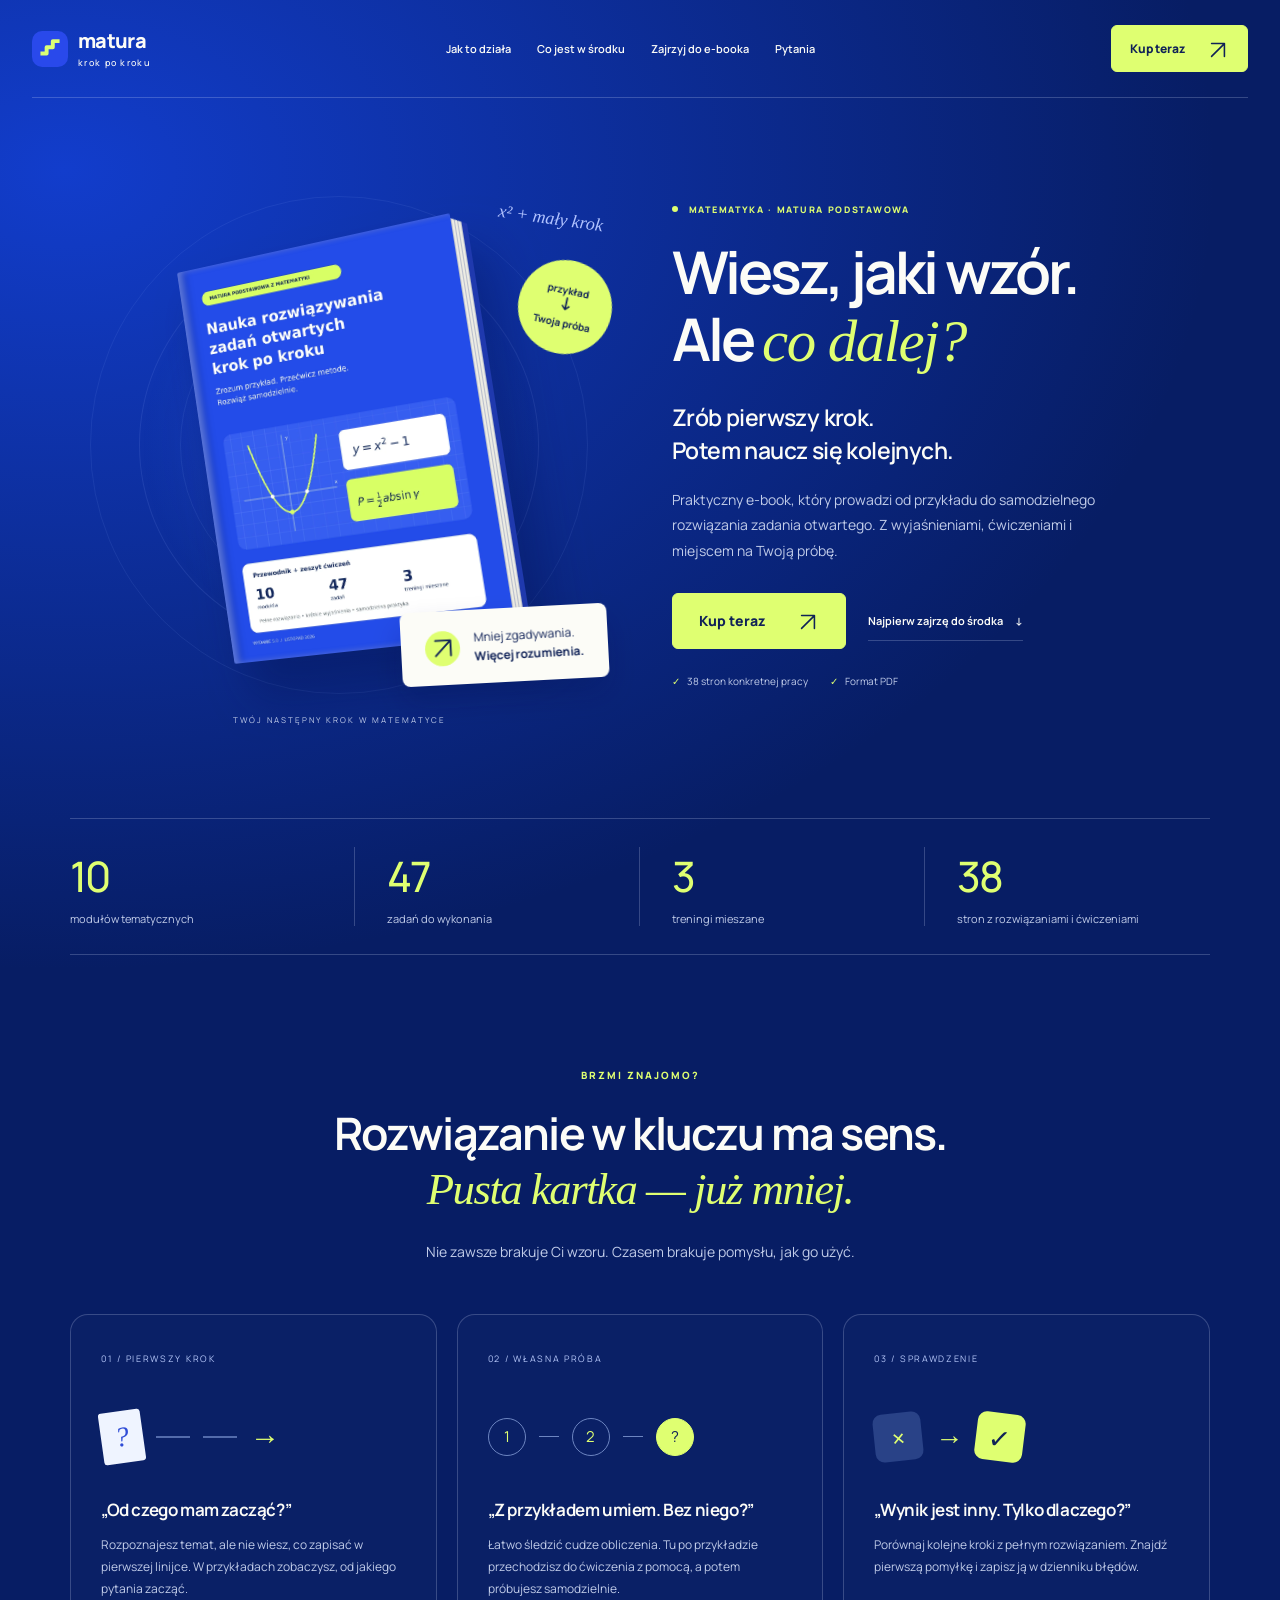
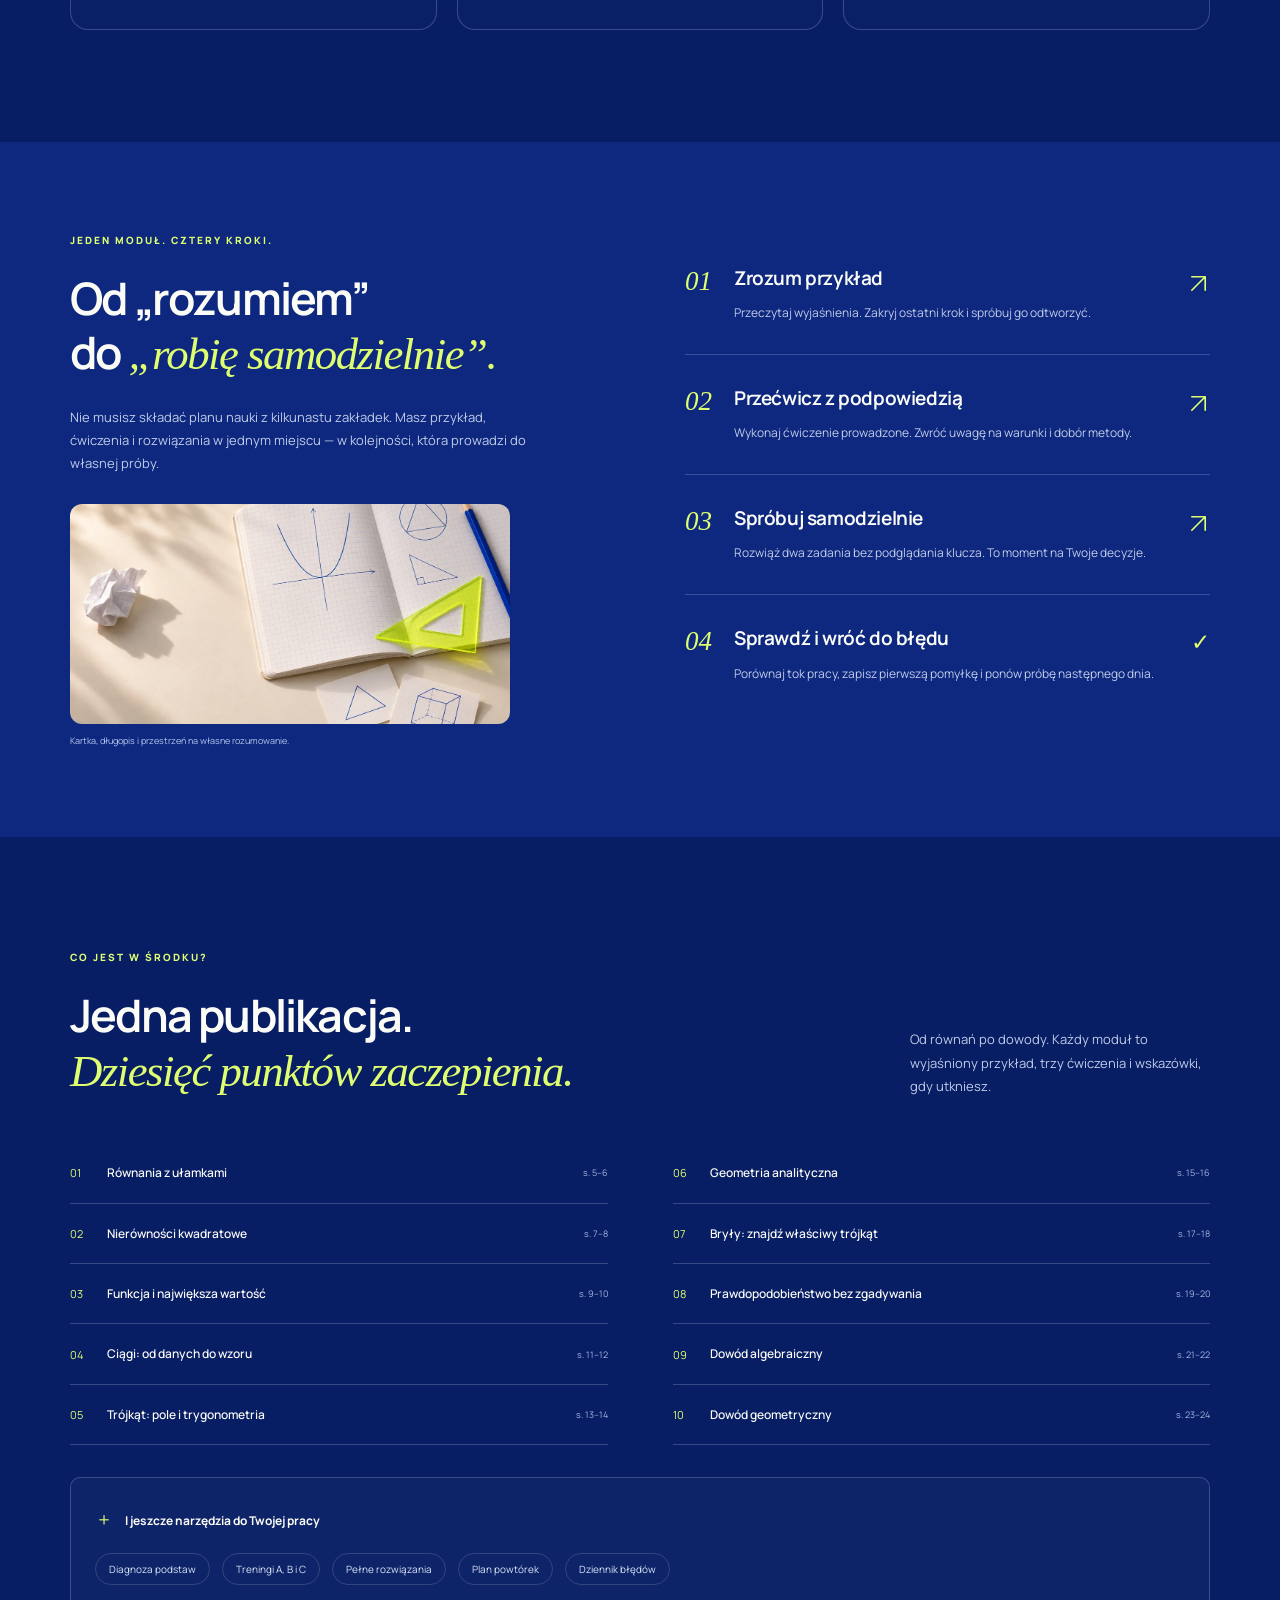
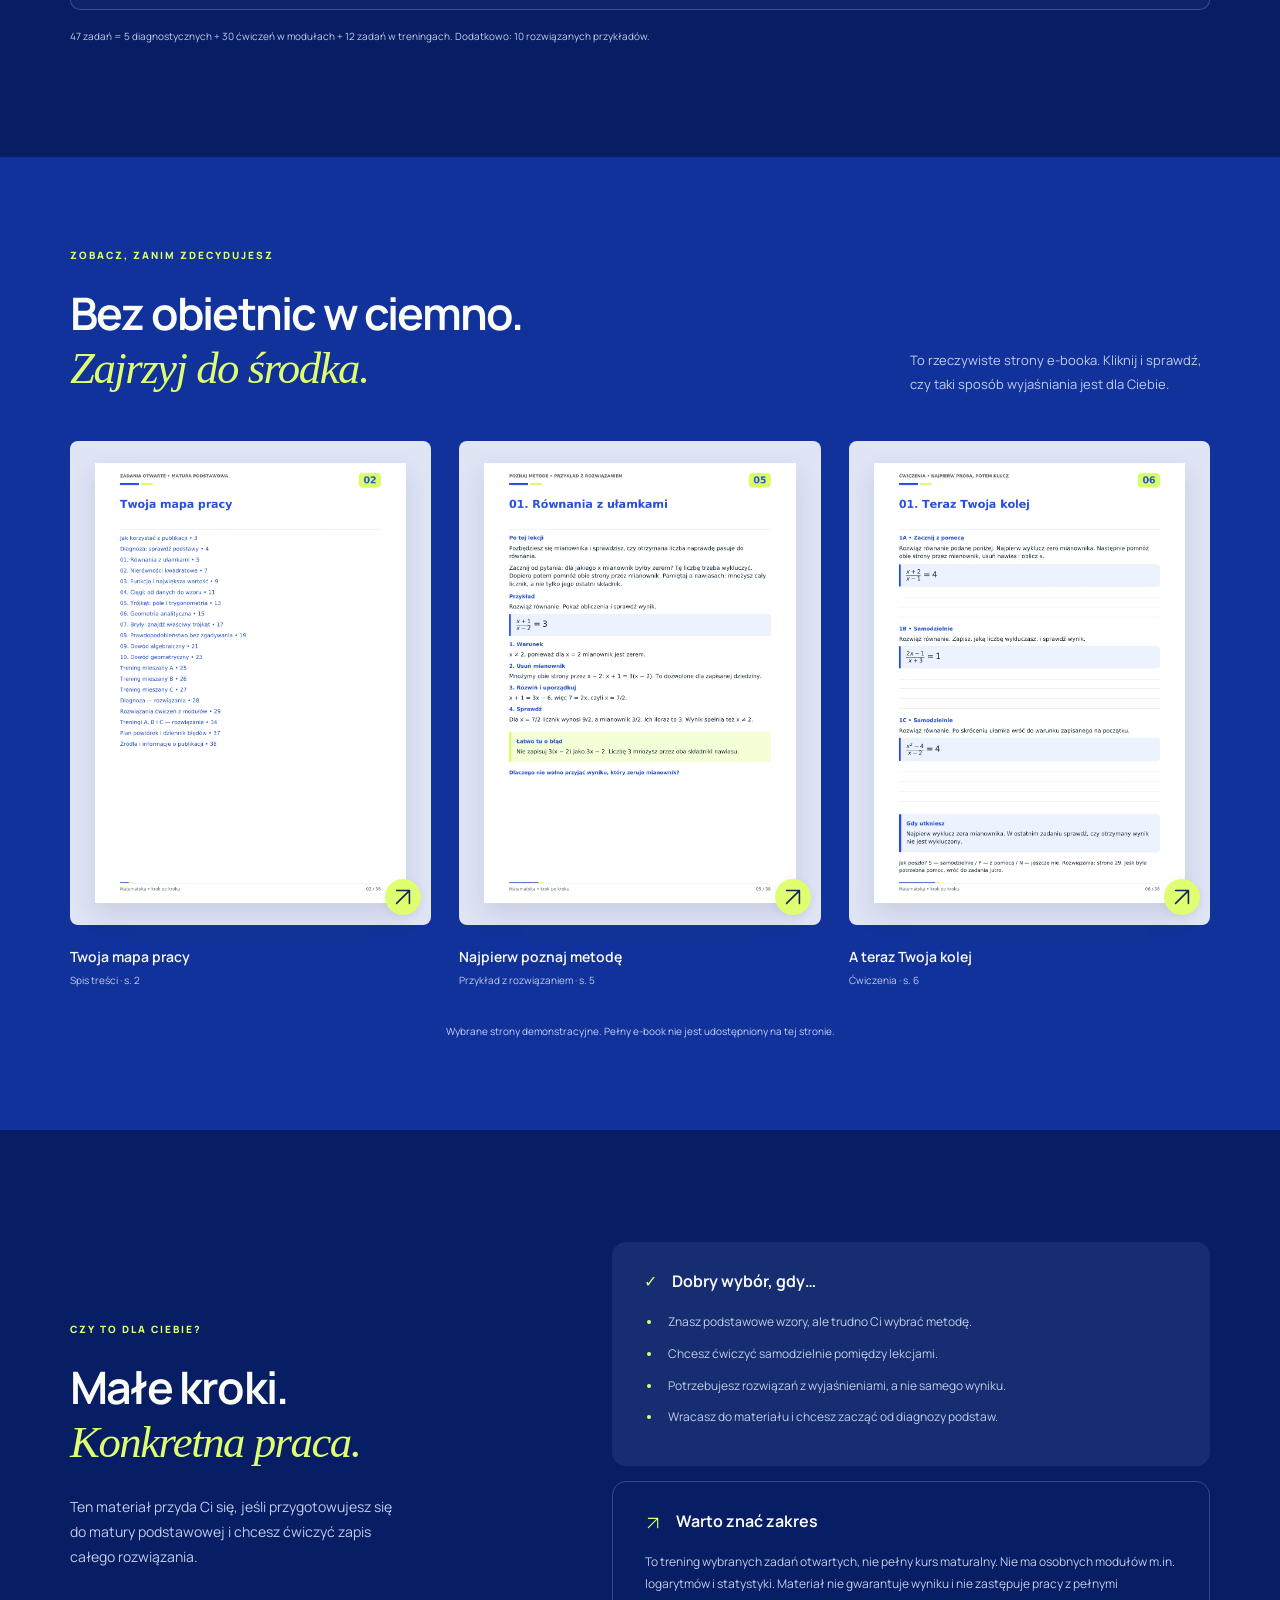
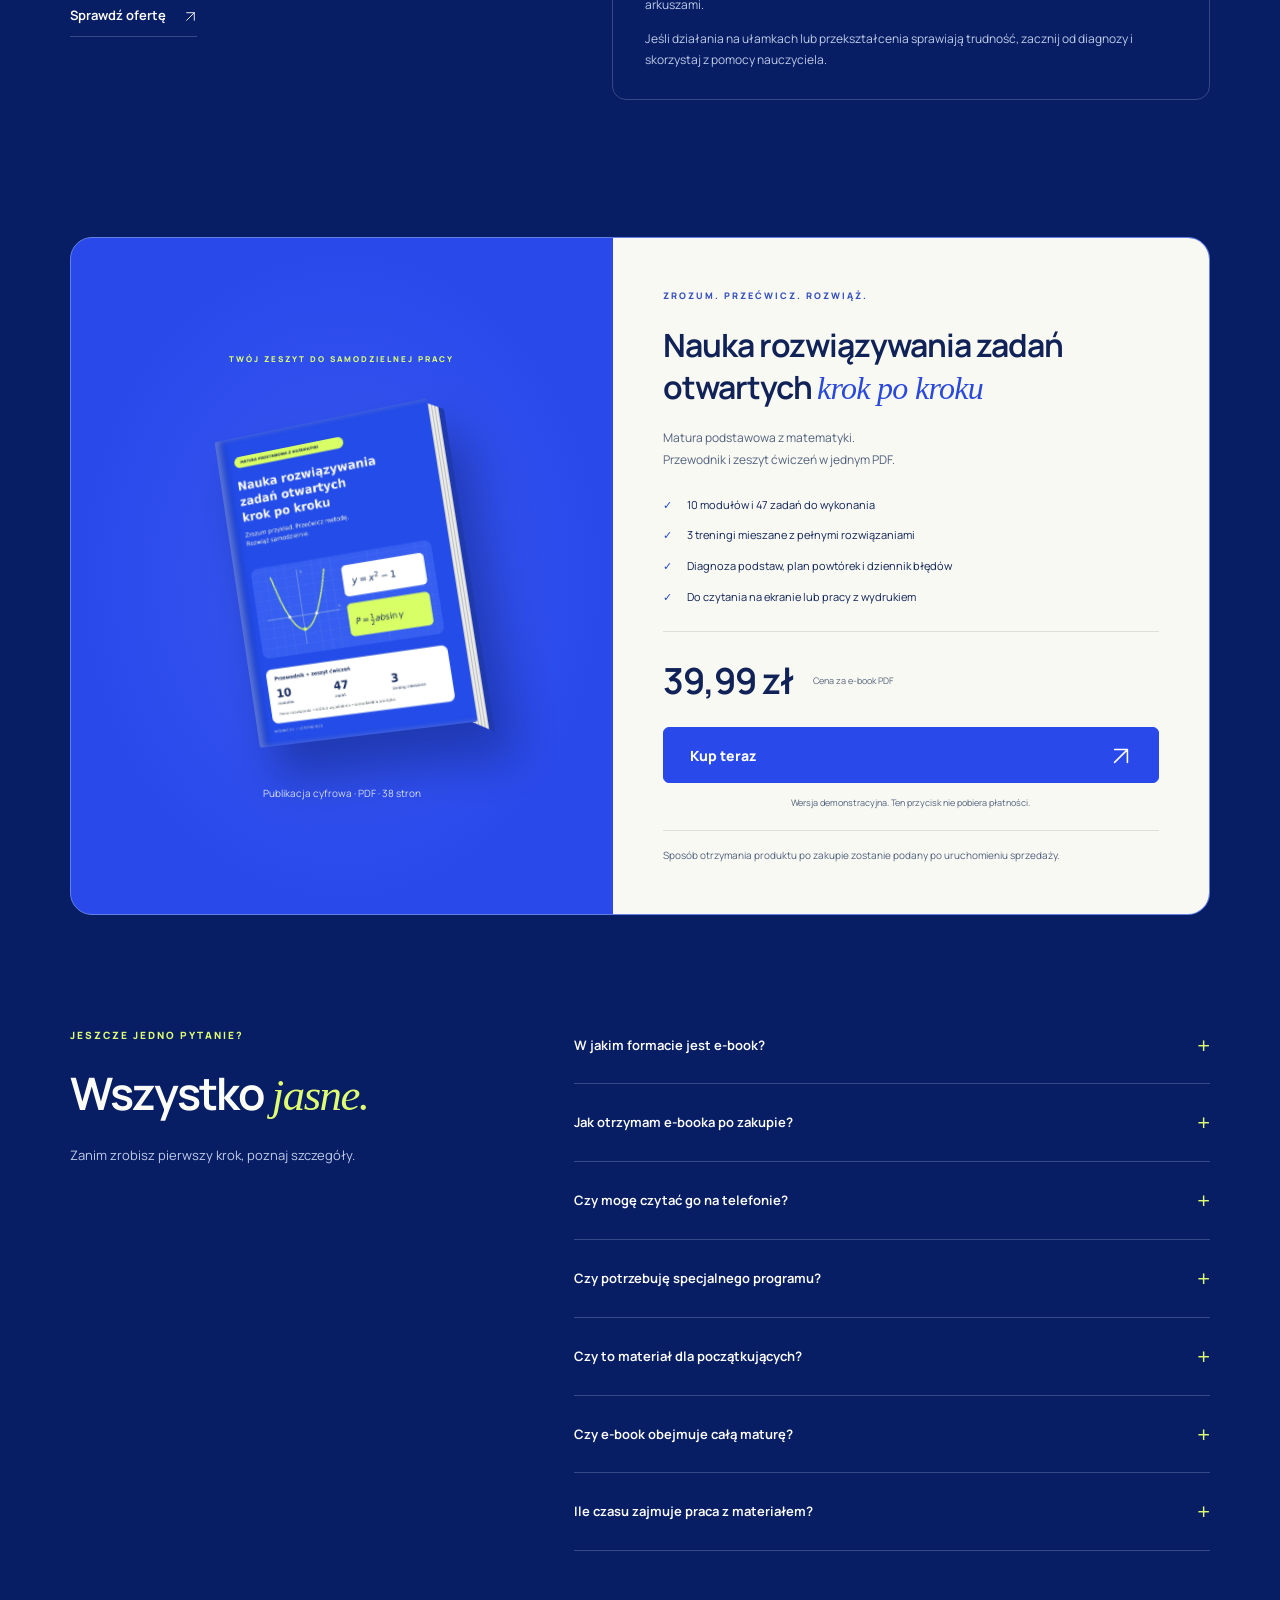
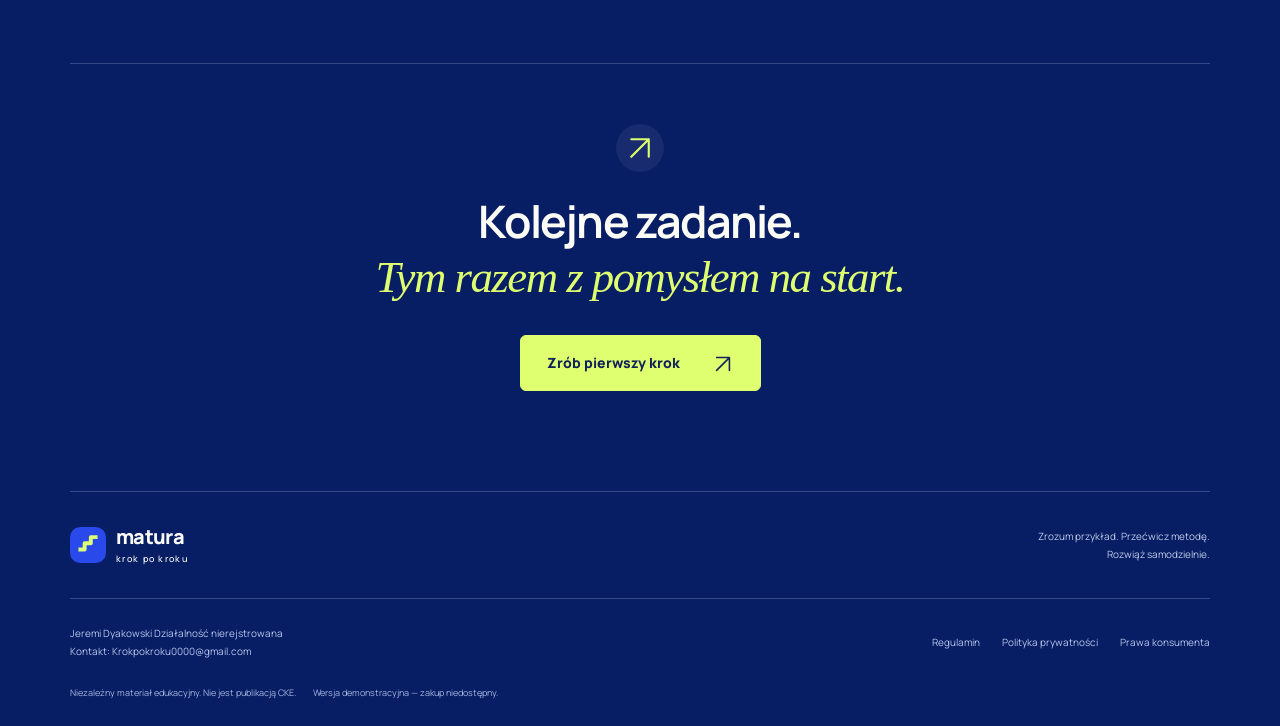
==== site/index.html @ 4ed3f425 "Add files via upload" ====
<!doctype html>
<html lang="pl">
<head>
  <meta charset="utf-8">
  <meta name="viewport" content="width=device-width, initial-scale=1">
  <meta name="theme-color" content="#f8f8f2">
  <meta name="description" content="Zrozum przykład. Przećwicz metodę. Rozwiąż samodzielnie. E-book PDF do treningu zadań otwartych na maturze podstawowej: 10 modułów, 47 zadań i pełne rozwiązania.">
  <title>Matura krok po kroku — zadania otwarte z matematyki</title>
  <link rel="icon" href="assets/favicon.svg" type="image/svg+xml">
  <link rel="preload" href="assets/manrope-latin-wght-normal.woff2" as="font" type="font/woff2" crossorigin>
  <link rel="stylesheet" href="styles.css">
  <script src="app.js" type="module"></script>
</head>
<body>
  <a class="skip-link" href="#tresc">Przejdź do treści</a>
  <header class="header">
    <a class="brand" href="#" aria-label="Matura krok po kroku — początek"><img src="assets/favicon.svg" width="36" height="36" alt=""><span>matura<span class="brand-sub">krok po kroku</span></span></a>
    <button class="menu-toggle" aria-expanded="false" aria-controls="navigation" aria-label="Otwórz menu"><span></span><span></span></button>
    <nav id="navigation" aria-label="Nawigacja główna"><a href="#metoda">Jak to działa</a><a href="#zawartosc">Co jest w środku</a><a href="#podglad">Zajrzyj do e-booka</a><a href="#pytania">Pytania</a></nav>
    <a href="https://www.naffy.io/jerry-kvq9v/matura-z-matematyki-019" class="button button-small nav-buy">Kup teraz <span aria-hidden="true"><svg class="arrow-icon" viewBox="0 0 24 24" fill="none" aria-hidden="true"><path d="M5 19 19 5M5 5h14v14" stroke="currentColor" stroke-width="1.7" stroke-linecap="round" stroke-linejoin="round"/></svg></span></a>
  </header>
  <main id="tresc">
    <section class="hero wrap">
      <div class="hero-copy">
        <p class="eyebrow"><span class="status-dot"></span> MATEMATYKA · MATURA PODSTAWOWA</p>
        <h1>Wiesz, jaki wzór.<br>Ale <span class="serif">co dalej?</span></h1>
        <p class="hero-lead">Zrób pierwszy krok.<br>Potem naucz się kolejnych.</p>
        <p class="hero-description">Praktyczny e-book, który prowadzi od przykładu do samodzielnego rozwiązania zadania otwartego. Z wyjaśnieniami, ćwiczeniami i miejscem na Twoją próbę.</p>
        <div class="hero-actions"><a href="https://www.naffy.io/jerry-kvq9v/matura-z-matematyki-019" class="button">Kup teraz <span aria-hidden="true"><svg class="arrow-icon" viewBox="0 0 24 24" fill="none" aria-hidden="true"><path d="M5 19 19 5M5 5h14v14" stroke="currentColor" stroke-width="1.7" stroke-linecap="round" stroke-linejoin="round"/></svg></span></a><a class="text-link" href="#podglad">Najpierw zajrzę do środka <span aria-hidden="true">↓</span></a></div>
        <div class="hero-meta"><span><span aria-hidden="true">✓</span> 38 stron konkretnej pracy</span><span><span aria-hidden="true">✓</span> Format PDF</span></div>
      </div>
      <div class="hero-art" aria-label="Wizualizacja e-booka z jego oryginalną okładką">
        <div class="art-grid" aria-hidden="true"></div><span class="art-formula" aria-hidden="true">x² + mały krok</span>
        <div class="book"><img src="assets/cover.webp" width="990" height="1400" alt="Okładka e-booka Nauka rozwiązywania zadań otwartych krok po kroku" fetchpriority="high"></div>
        <div class="art-note"><span class="note-icon" aria-hidden="true"><svg class="arrow-icon" viewBox="0 0 24 24" fill="none" aria-hidden="true"><path d="M5 19 19 5M5 5h14v14" stroke="currentColor" stroke-width="1.7" stroke-linecap="round" stroke-linejoin="round"/></svg></span><span>Mniej zgadywania.<br><strong>Więcej rozumienia.</strong></span></div>
        <span class="art-caption">TWÓJ NASTĘPNY KROK W MATEMATYCE</span>
        <div class="round-note">przykład<br><span>↓</span><br>Twoja próba</div>
      </div>
    </section>
    <section class="numbers wrap" aria-label="E-book w liczbach">
      <div><strong>10</strong><span>modułów tematycznych</span></div><div><strong>47</strong><span>zadań do wykonania</span></div><div><strong>3</strong><span>treningi mieszane</span></div><div><strong>38</strong><span>stron z rozwiązaniami i ćwiczeniami</span></div>
    </section>

    <section class="section wrap problem" id="dla-kogo">
      <div class="section-heading reveal"><p class="eyebrow">BRZMI ZNAJOMO?</p><h2>Rozwiązanie w kluczu ma sens.<br> <span class="serif">Pusta kartka — już mniej.</span></h2><p>Nie zawsze brakuje Ci wzoru. Czasem brakuje pomysłu, jak go użyć.</p></div>
      <div class="problem-grid">
        <article class="problem-card reveal"><span class="card-index">01 / PIERWSZY KROK</span><div class="mini-diagram first-step" aria-hidden="true"><span>?</span><i></i><i></i><b>→</b></div><h3>„Od czego mam zacząć?”</h3><p>Rozpoznajesz temat, ale nie wiesz, co zapisać w pierwszej linijce. W przykładach zobaczysz, od jakiego pytania zacząć.</p></article>
        <article class="problem-card reveal"><span class="card-index">02 / WŁASNA PRÓBA</span><div class="mini-diagram steps-diagram" aria-hidden="true"><span>1</span><i></i><span>2</span><i></i><span>?</span></div><h3>„Z przykładem umiem. Bez niego?”</h3><p>Łatwo śledzić cudze obliczenia. Tu po przykładzie przechodzisz do ćwiczenia z pomocą, a potem próbujesz samodzielnie.</p></article>
        <article class="problem-card reveal"><span class="card-index">03 / SPRAWDZENIE</span><div class="mini-diagram check-diagram" aria-hidden="true"><span>×</span><b>→</b><span>✓</span></div><h3>„Wynik jest inny. Tylko dlaczego?”</h3><p>Porównaj kolejne kroki z pełnym rozwiązaniem. Znajdź pierwszą pomyłkę i zapisz ją w dzienniku błędów.</p></article>
      </div>
    </section>

    <section class="method-section" id="metoda"><div class="wrap method-layout">
      <div class="method-intro reveal"><p class="eyebrow">JEDEN MODUŁ. CZTERY KROKI.</p><h2>Od „rozumiem”<br>do <span class="serif">„robię samodzielnie”.</span></h2><p>Nie musisz składać planu nauki z kilkunastu zakładek. Masz przykład, ćwiczenia i rozwiązania w jednym miejscu — w kolejności, która prowadzi do własnej próby.</p><figure class="practice-image"><img src="assets/practice.webp" alt="Uporządkowany zeszyt w kratkę, szkice matematyczne i przybory do samodzielnych ćwiczeń" width="1200" height="800" loading="lazy"><figcaption>Kartka, długopis i przestrzeń na własne rozumowanie.</figcaption></figure></div>
      <ol class="method-steps">
        <li class="reveal"><span>01</span><div><h3>Zrozum przykład</h3><p>Przeczytaj wyjaśnienia. Zakryj ostatni krok i spróbuj go odtworzyć.</p></div><b aria-hidden="true"><svg class="arrow-icon" viewBox="0 0 24 24" fill="none" aria-hidden="true"><path d="M5 19 19 5M5 5h14v14" stroke="currentColor" stroke-width="1.7" stroke-linecap="round" stroke-linejoin="round"/></svg></b></li>
        <li class="reveal"><span>02</span><div><h3>Przećwicz z podpowiedzią</h3><p>Wykonaj ćwiczenie prowadzone. Zwróć uwagę na warunki i dobór metody.</p></div><b aria-hidden="true"><svg class="arrow-icon" viewBox="0 0 24 24" fill="none" aria-hidden="true"><path d="M5 19 19 5M5 5h14v14" stroke="currentColor" stroke-width="1.7" stroke-linecap="round" stroke-linejoin="round"/></svg></b></li>
        <li class="reveal"><span>03</span><div><h3>Spróbuj samodzielnie</h3><p>Rozwiąż dwa zadania bez podglądania klucza. To moment na Twoje decyzje.</p></div><b aria-hidden="true"><svg class="arrow-icon" viewBox="0 0 24 24" fill="none" aria-hidden="true"><path d="M5 19 19 5M5 5h14v14" stroke="currentColor" stroke-width="1.7" stroke-linecap="round" stroke-linejoin="round"/></svg></b></li>
        <li class="reveal"><span>04</span><div><h3>Sprawdź i wróć do błędu</h3><p>Porównaj tok pracy, zapisz pierwszą pomyłkę i ponów próbę następnego dnia.</p></div><b aria-hidden="true">✓</b></li>
      </ol>
    </div></section>

    <section class="section wrap" id="zawartosc">
      <div class="split-heading reveal"><div><p class="eyebrow">CO JEST W ŚRODKU?</p><h2>Jedna publikacja.<br> <span class="serif">Dziesięć punktów zaczepienia.</span></h2></div><p>Od równań po dowody. Każdy moduł to wyjaśniony przykład, trzy ćwiczenia i wskazówki, gdy utkniesz.</p></div>
      <div class="chapters reveal">
        <div><span>01</span><h3>Równania z ułamkami</h3><small>s. 5–6</small></div><div><span>06</span><h3>Geometria analityczna</h3><small>s. 15–16</small></div>
        <div><span>02</span><h3>Nierówności kwadratowe</h3><small>s. 7–8</small></div><div><span>07</span><h3>Bryły: znajdź właściwy trójkąt</h3><small>s. 17–18</small></div>
        <div><span>03</span><h3>Funkcja i największa wartość</h3><small>s. 9–10</small></div><div><span>08</span><h3>Prawdopodobieństwo bez zgadywania</h3><small>s. 19–20</small></div>
        <div><span>04</span><h3>Ciągi: od danych do wzoru</h3><small>s. 11–12</small></div><div><span>09</span><h3>Dowód algebraiczny</h3><small>s. 21–22</small></div>
        <div><span>05</span><h3>Trójkąt: pole i trygonometria</h3><small>s. 13–14</small></div><div><span>10</span><h3>Dowód geometryczny</h3><small>s. 23–24</small></div>
      </div>
      <div class="extras reveal"><p><span aria-hidden="true">＋</span> I jeszcze narzędzia do Twojej pracy</p><div><span>Diagnoza podstaw</span><span>Treningi A, B i C</span><span>Pełne rozwiązania</span><span>Plan powtórek</span><span>Dziennik błędów</span></div></div>
      <p class="scope-note">47 zadań = 5 diagnostycznych + 30 ćwiczeń w modułach + 12 zadań w treningach. Dodatkowo: 10 rozwiązanych przykładów.</p>
    </section>

    <section class="preview-section" id="podglad"><div class="wrap">
      <div class="split-heading reveal"><div><p class="eyebrow">ZOBACZ, ZANIM ZDECYDUJESZ</p><h2>Bez obietnic w ciemno.<br> <span class="serif">Zajrzyj do środka.</span></h2></div><p>To rzeczywiste strony e-booka. Kliknij i sprawdź, czy taki sposób wyjaśniania jest dla Ciebie.</p></div>
      <div class="preview-grid">
        <button class="page-card reveal" data-preview="2"><div class="page-frame"><img src="assets/page-2.webp" width="1061" height="1500" alt="Podgląd strony 2: spis treści" loading="lazy"><span class="zoom-icon" aria-hidden="true"><svg class="arrow-icon" viewBox="0 0 24 24" fill="none" aria-hidden="true"><path d="M5 19 19 5M5 5h14v14" stroke="currentColor" stroke-width="1.7" stroke-linecap="round" stroke-linejoin="round"/></svg></span></div><span class="page-label"><strong>Twoja mapa pracy</strong><span>Spis treści · s. 2</span></span></button>
        <button class="page-card reveal" data-preview="5"><div class="page-frame"><img src="assets/page-5.webp" width="1061" height="1500" alt="Podgląd strony 5: równanie z ułamkami wyjaśnione krok po kroku" loading="lazy"><span class="zoom-icon" aria-hidden="true"><svg class="arrow-icon" viewBox="0 0 24 24" fill="none" aria-hidden="true"><path d="M5 19 19 5M5 5h14v14" stroke="currentColor" stroke-width="1.7" stroke-linecap="round" stroke-linejoin="round"/></svg></span></div><span class="page-label"><strong>Najpierw poznaj metodę</strong><span>Przykład z rozwiązaniem · s. 5</span></span></button>
        <button class="page-card reveal" data-preview="6"><div class="page-frame"><img src="assets/page-6.webp" width="1061" height="1500" alt="Podgląd strony 6: trzy ćwiczenia z równań z ułamkami" loading="lazy"><span class="zoom-icon" aria-hidden="true"><svg class="arrow-icon" viewBox="0 0 24 24" fill="none" aria-hidden="true"><path d="M5 19 19 5M5 5h14v14" stroke="currentColor" stroke-width="1.7" stroke-linecap="round" stroke-linejoin="round"/></svg></span></div><span class="page-label"><strong>A teraz Twoja kolej</strong><span>Ćwiczenia · s. 6</span></span></button>
      </div><p class="preview-note">Wybrane strony demonstracyjne. Pełny e-book nie jest udostępniony na tej stronie.</p>
    </div></section>

    <section class="section wrap fit-section">
      <div class="reveal"><p class="eyebrow">CZY TO DLA CIEBIE?</p><h2>Małe kroki.<br> <span class="serif">Konkretna praca.</span></h2><p>Ten materiał przyda Ci się, jeśli przygotowujesz się do matury podstawowej i chcesz ćwiczyć zapis całego rozwiązania.</p><a class="text-link" href="#oferta">Sprawdź ofertę <span aria-hidden="true"><svg class="arrow-icon" viewBox="0 0 24 24" fill="none" aria-hidden="true"><path d="M5 19 19 5M5 5h14v14" stroke="currentColor" stroke-width="1.7" stroke-linecap="round" stroke-linejoin="round"/></svg></span></a></div>
      <div class="fit-cards"><article class="fit-card reveal"><h3><span aria-hidden="true">✓</span> Dobry wybór, gdy…</h3><ul><li>Znasz podstawowe wzory, ale trudno Ci wybrać metodę.</li><li>Chcesz ćwiczyć samodzielnie pomiędzy lekcjami.</li><li>Potrzebujesz rozwiązań z wyjaśnieniami, a nie samego wyniku.</li><li>Wracasz do materiału i chcesz zacząć od diagnozy podstaw.</li></ul></article><article class="fit-card fit-neutral reveal"><h3><span aria-hidden="true"><svg class="arrow-icon" viewBox="0 0 24 24" fill="none" aria-hidden="true"><path d="M5 19 19 5M5 5h14v14" stroke="currentColor" stroke-width="1.7" stroke-linecap="round" stroke-linejoin="round"/></svg></span> Warto znać zakres</h3><p>To trening wybranych zadań otwartych, nie pełny kurs maturalny. Nie ma osobnych modułów m.in. logarytmów i statystyki. Materiał nie gwarantuje wyniku i nie zastępuje pracy z pełnymi arkuszami.</p><p>Jeśli działania na ułamkach lub przekształcenia sprawiają trudność, zacznij od diagnozy i skorzystaj z pomocy nauczyciela.</p></article></div>
    </section>

    <section class="offer-section wrap" id="oferta"><div class="offer-card reveal">
      <div class="offer-visual"><p class="eyebrow">TWÓJ ZESZYT DO SAMODZIELNEJ PRACY</p><div class="book book-small"><img src="assets/cover.webp" alt="Okładka e-booka" width="990" height="1400" loading="lazy"></div><span>Publikacja cyfrowa · PDF · 38 stron</span></div>
      <div class="offer-copy"><p class="eyebrow">ZROZUM. PRZEĆWICZ. ROZWIĄŻ.</p><h2>Nauka rozwiązywania zadań otwartych <span class="serif">krok po kroku</span></h2><p>Matura podstawowa z matematyki.<br>Przewodnik i zeszyt ćwiczeń w jednym PDF.</p><ul class="offer-list"><li>10 modułów i 47 zadań do wykonania</li><li>3 treningi mieszane z pełnymi rozwiązaniami</li><li>Diagnoza podstaw, plan powtórek i dziennik błędów</li><li>Do czytania na ekranie lub pracy z wydrukiem</li></ul><div class="price-line"><strong id="price">— zł</strong><span id="price-note">Cena do uzupełnienia<br>przed rozpoczęciem sprzedaży</span></div><button class="button buy-button" data-buy>Kup teraz <span aria-hidden="true"><svg class="arrow-icon" viewBox="0 0 24 24" fill="none" aria-hidden="true"><path d="M5 19 19 5M5 5h14v14" stroke="currentColor" stroke-width="1.7" stroke-linecap="round" stroke-linejoin="round"/></svg></span></button><p class="purchase-note" id="purchase-note">Wersja demonstracyjna. Ten przycisk nie pobiera płatności.</p><p class="delivery" id="delivery">Sposób otrzymania produktu po zakupie zostanie podany po uruchomieniu sprzedaży.</p></div>
    </div></section>

    <section class="section wrap faq-section" id="pytania"><div class="reveal"><p class="eyebrow">JESZCZE JEDNO PYTANIE?</p><h2>Wszystko <span class="serif">jasne.</span></h2><p>Zanim zrobisz pierwszy krok, poznaj szczegóły.</p></div><div class="faq-list reveal">
      <details><summary>W jakim formacie jest e-book?</summary><p>To 38-stronicowy plik PDF w formacie A4. Zawiera teorię potrzebną do przykładów, ćwiczenia, pełne rozwiązania, plan powtórek i dziennik błędów. Nie jest kursem wideo ani książką drukowaną.</p></details>
      <details><summary>Jak otrzymam e-booka po zakupie?</summary><p id="faq-delivery">Sprzedaż nie została jeszcze uruchomiona. Sposób dostarczenia PDF i warunki zakupu zostaną uzupełnione przed jej rozpoczęciem. Wersja demonstracyjna nie przyjmuje płatności i nie wysyła produktu.</p></details>
      <details><summary>Czy mogę czytać go na telefonie?</summary><p>Tak, PDF można otworzyć na telefonie, tablecie i komputerze. Na małym ekranie niektóre strony mogą wymagać powiększenia. Do rozwiązywania zadań wygodnie jest przygotować osobną kartkę lub wydruk.</p></details>
      <details><summary>Czy potrzebuję specjalnego programu?</summary><p>Wystarczy przeglądarka lub zwykły czytnik PDF. Do pisania w pliku potrzebujesz funkcji adnotacji. Pola w e-booku nie są interaktywnymi formularzami.</p></details>
      <details><summary>Czy to materiał dla początkujących?</summary><p>Możesz zacząć od pięciu zadań diagnostycznych. W modułach znajdziesz przykłady z wyjaśnieniami i ćwiczenia z podpowiedziami. Jeśli masz braki w ułamkach lub przekształceniach, najpierw uzupełnij podstawy, w razie potrzeby z nauczycielem.</p></details>
      <details><summary>Czy e-book obejmuje całą maturę?</summary><p>Nie. Ćwiczysz wybrane typy zadań otwartych na poziomie podstawowym. Publikacja nie zastępuje pełnego przygotowania ani oficjalnych arkuszy. To materiał niezależny, niezatwierdzony przez CKE, bez gwarancji konkretnego wyniku.</p></details>
      <details><summary>Ile czasu zajmuje praca z materiałem?</summary><p>Publikacja proponuje 10 sesji modułowych i 3 sesje treningowe. Tempo dopasuj do swoich potrzeb. Treningi mieszane mają orientacyjny limit 30 minut, a diagnoza 15–20 minut — to wskazówki organizacyjne, nie normy egzaminacyjne.</p></details>
    </div></section>
    <section class="last-word wrap reveal"><span class="last-icon" aria-hidden="true"><svg class="arrow-icon" viewBox="0 0 24 24" fill="none" aria-hidden="true"><path d="M5 19 19 5M5 5h14v14" stroke="currentColor" stroke-width="1.7" stroke-linecap="round" stroke-linejoin="round"/></svg></span><h2>Kolejne zadanie.<br> <span class="serif">Tym razem z pomysłem na start.</span></h2><a class="button" href="#oferta">Zrób pierwszy krok <span aria-hidden="true"><svg class="arrow-icon" viewBox="0 0 24 24" fill="none" aria-hidden="true"><path d="M5 19 19 5M5 5h14v14" stroke="currentColor" stroke-width="1.7" stroke-linecap="round" stroke-linejoin="round"/></svg></span></a></section>
  </main>
  <footer class="footer wrap"><div class="footer-top"><a class="brand" href="#"><img src="assets/favicon.svg" width="36" height="36" alt=""><span>matura<span class="brand-sub">krok po kroku</span></span></a><p>Zrozum przykład. Przećwicz metodę.<br>Rozwiąż samodzielnie.</p></div><div class="footer-bottom"><div><p id="seller">Dane sprzedawcy: do uzupełnienia</p><p id="contact">Kontakt: do uzupełnienia</p></div><nav aria-label="Informacje o sprzedaży"><button data-legal="terms">Regulamin</button><button data-legal="privacy">Polityka prywatności</button><button data-legal="consumer">Prawa konsumenta</button></nav></div><p class="footer-note">Niezależny materiał edukacyjny. Nie jest publikacją CKE. <span id="footer-demo">Wersja demonstracyjna — zakup niedostępny.</span></p></footer>
  <div class="mobile-buy" id="mobile-buy"><span>Twój kolejny krok<span>e-book PDF · 38 stron</span></span><a href="#oferta" class="button button-small">Kup teraz <svg class="arrow-icon" viewBox="0 0 24 24" fill="none" aria-hidden="true"><path d="M5 19 19 5M5 5h14v14" stroke="currentColor" stroke-width="1.7" stroke-linecap="round" stroke-linejoin="round"/></svg></a></div>
  <dialog id="preview-dialog" class="preview-dialog" aria-labelledby="preview-title"><div class="dialog-top"><h2 id="preview-title">Podgląd e-booka</h2><button class="close-dialog" aria-label="Zamknij podgląd">×</button></div><img id="preview-image" src="assets/page-2.webp" alt=""><div class="preview-controls"><button id="previous-page" aria-label="Poprzednia strona">←</button><p id="preview-position" aria-live="polite"></p><button id="next-page" aria-label="Następna strona">→</button></div></dialog>
  <dialog id="info-dialog" class="info-dialog" aria-labelledby="info-title"><button class="close-dialog" aria-label="Zamknij komunikat">×</button><span class="info-symbol" aria-hidden="true"><svg class="arrow-icon" viewBox="0 0 24 24" fill="none" aria-hidden="true"><path d="M5 19 19 5M5 5h14v14" stroke="currentColor" stroke-width="1.7" stroke-linecap="round" stroke-linejoin="round"/></svg></span><h2 id="info-title">Sprzedaż jeszcze nie ruszyła</h2><p id="info-text">To wersja demonstracyjna strony. Cena i bezpieczny koszyk zostaną udostępnione przed rozpoczęciem sprzedaży. Nie pobrano płatności ani nie złożono zamówienia.</p><button class="button close-dialog">Rozumiem</button></dialog>
  <noscript><p class="noscript">Podgląd powiększonych stron i informacje o zakupie wymagają JavaScript. Sprzedaż w wersji demonstracyjnej jest wyłączona.</p></noscript>
</body>
</html>
---- site/styles.css ----
@font-face{font-family:Manrope;src:url('assets/manrope-latin-wght-normal.woff2') format('woff2');font-style:normal;font-weight:200 800;font-display:swap;unicode-range:U+0000-00FF,U+0131,U+0152-0153,U+02BB-02BC,U+02C6,U+02DA,U+02DC,U+0304,U+0308,U+0329,U+2000-206F,U+20AC,U+2122,U+2191,U+2193,U+2212,U+2215,U+FEFF,U+FFFD}
@font-face{font-family:Manrope;src:url('assets/manrope-latin-ext-wght-normal.woff2') format('woff2');font-style:normal;font-weight:200 800;font-display:swap;unicode-range:U+0100-02BA,U+02BD-02C5,U+02C7-02CC,U+02CE-02D7,U+02DD-02FF,U+0304,U+0308,U+0329,U+1D00-1DBF,U+1E00-1E9F,U+1EF2-1EFF,U+2020,U+20A0-20AB,U+20AD-20C0,U+2113,U+2C60-2C7F,U+A720-A7FF}
:root{--blue:#2949eb;--deep:#071d64;--ink:#102257;--lime:#dfff71;--white:#fcfcf7;--muted:#c1cce9;--line:rgba(218,228,255,.22);--radius:18px;font-family:Manrope,Arial,sans-serif;color:var(--white);background:var(--deep);font-synthesis:none}
*{box-sizing:border-box}html{scroll-behavior:smooth;scroll-padding-top:110px}body{margin:0;background:radial-gradient(ellipse 90% 800px at 5% 170px,#123dcc 0%,transparent 100%),var(--deep)}body.modal-open{overflow:hidden}button,a{-webkit-tap-highlight-color:transparent}a{color:inherit;text-decoration:none}button{font:inherit;cursor:pointer}button:disabled{cursor:default}img{display:block;max-width:100%;height:auto}button,a,summary{touch-action:manipulation}button:focus-visible,a:focus-visible,summary:focus-visible{outline:3px solid var(--lime);outline-offset:6px}h1,h2,h3,p{margin:0}h1,h2,h3{font-weight:650}p{line-height:1.8}h2{font-size:clamp(32px,3.5vw,46px);letter-spacing:-1.8px;line-height:1.2}h3{line-height:1.45}h1{font-size:clamp(42px,4.6vw,65px);line-height:1.13;letter-spacing:-3px}.serif{font-family:Georgia,'Times New Roman',serif;font-style:italic;font-weight:400;color:var(--lime);letter-spacing:-1.5px}.wrap{width:min(1140px,calc(100% - 96px));margin-inline:auto}.section{padding-block:112px}.eyebrow{font-size:10px;letter-spacing:2px;font-weight:800;color:var(--lime);margin-bottom:22px;line-height:1.7}.button{display:inline-flex;justify-content:center;align-items:center;gap:32px;min-height:54px;padding:15px 26px;background:var(--lime);border:1px solid var(--lime);border-radius:6px;color:var(--ink);font-size:14px;font-weight:800;transition:background .2s,transform .2s,box-shadow .2s}.button:hover{background:#ebffa9;transform:translateY(-2px);box-shadow:0 9px 30px #0002}.button span[aria-hidden]{font-size:22px;line-height:1}.button-small{min-height:43px;padding:10px 18px;font-size:12px;gap:22px}.text-link{display:inline-flex;gap:18px;align-items:center;font-size:13px;font-weight:650;padding-block:12px;border-bottom:1px solid var(--line)}.text-link:hover{color:var(--lime)}.skip-link{position:fixed;top:8px;left:8px;transform:translateY(-200%);background:var(--lime);color:var(--ink);padding:16px;z-index:100}.skip-link:focus{transform:none}.demo-bar{text-align:center;padding:9px 16px;font-size:10px;letter-spacing:.5px;background:#06194f;color:#dce4ff}.demo-bar span{padding:0 12px;color:var(--lime)}.header{width:min(1240px,calc(100% - 64px));margin:auto;display:flex;align-items:center;justify-content:space-between;gap:24px;min-height:98px;position:relative;z-index:10;border-bottom:1px solid var(--line)}.brand{display:flex;align-items:center;gap:10px;font-size:20px;font-weight:800;letter-spacing:-.7px;line-height:1}.brand-sub{display:block;font-size:9px;letter-spacing:1.3px;font-weight:500;margin-top:7px}.header nav{display:flex;gap:26px;align-items:center;font-size:11px;font-weight:600}.header nav a:hover{color:var(--lime)}.menu-toggle{display:none}.hero{display:grid;grid-template-columns:1fr 1fr;align-items:center;gap:64px;padding-top:64px;padding-bottom:90px;min-height:720px}.hero-copy{grid-column:2;grid-row:1}.hero-copy .eyebrow{font-size:9px;letter-spacing:1.7px}.status-dot{display:inline-block;width:6px;height:6px;background:var(--lime);border-radius:50%;margin:0 7px 1px 0}.hero-lead{font-size:23px;font-weight:600;line-height:1.45;margin-top:25px;letter-spacing:-.6px}.hero-description{color:var(--muted);font-size:14px;max-width:450px;margin-top:20px}.hero-actions{display:flex;gap:22px;align-items:center;margin-top:30px;flex-wrap:wrap}.hero-actions .text-link{font-size:11px;gap:12px}.hero-meta{display:flex;gap:22px;color:var(--muted);font-size:10px;margin-top:25px}.hero-meta span span{color:var(--lime);margin-right:5px}.hero-art{position:relative;min-height:510px;display:flex;align-items:center;justify-content:center;isolation:isolate;grid-column:1;grid-row:1}.art-grid{position:absolute;width:400px;height:400px;max-width:100%;border:1px solid #94b0ff20;border-radius:50%;background:radial-gradient(circle,#416bff35,transparent 70%);z-index:-1}.art-grid:before,.art-grid:after{content:'';position:absolute;border:1px solid #94b0ff18;border-radius:50%;inset:40px}.art-grid:after{inset:-50px}.book{width:290px;position:relative;transform:perspective(1000px) rotateY(-15deg) rotateZ(-9deg);filter:drop-shadow(16px 35px 24px #010d485c);transform-style:preserve-3d;transition:transform .6s}.book:before{content:'';position:absolute;right:-15px;top:7px;bottom:-5px;width:18px;background:repeating-linear-gradient(90deg,#ecebe3 0,#ecebe3 2px,#bbc0ce 2px,#bbc0ce 3px);transform:skewY(30deg);border-right:5px solid #1f39ae;z-index:-1}.book:after{content:'';position:absolute;inset:0;box-shadow:inset 5px 0 6px #fff4,inset 10px 0 7px #0002;border-radius:2px;pointer-events:none}.book img{width:100%;border-radius:2px}.hero-art:hover .book{transform:perspective(1000px) rotateY(-8deg) rotateZ(-6deg)}.art-formula{position:absolute;top:18px;right:5px;transform:rotate(8deg);font-family:Georgia,serif;font-style:italic;color:#b1c3ff;font-size:18px}.art-note{position:absolute;bottom:18px;right:0;background:var(--white);color:var(--ink);padding:18px 24px;display:flex;gap:14px;align-items:center;box-shadow:0 16px 30px #02104933;border-radius:8px;font-size:12px;line-height:1.6;transform:rotate(-3deg)}.note-icon{display:grid;place-items:center;width:35px;height:35px;border-radius:50%;background:var(--lime);font-size:26px}.art-caption{position:absolute;bottom:-25px;font-size:8px;letter-spacing:2px;color:#c1cce9}.round-note{position:absolute;right:-4px;top:70px;width:94px;height:94px;display:flex;flex-direction:column;justify-content:center;align-items:center;border-radius:50%;background:var(--lime);color:var(--ink);font-size:10px;font-weight:700;line-height:.95;transform:rotate(12deg)}.round-note span{font-size:18px;line-height:.8}.numbers{display:grid;grid-template-columns:repeat(4,1fr);border-top:1px solid var(--line);border-bottom:1px solid var(--line);padding:28px 0}.numbers>div{padding:0 32px;display:flex;flex-direction:column;gap:6px;border-right:1px solid var(--line)}.numbers>div:first-child{padding-left:0}.numbers>div:last-child{border-right:0}.numbers strong{font-size:42px;font-weight:500;letter-spacing:-2px;color:var(--lime)}.numbers span{font-size:11px;color:var(--muted)}.section-heading{text-align:center}.section-heading>p:last-child{font-size:14px;color:var(--muted);margin-top:22px}.problem-grid{display:grid;grid-template-columns:repeat(3,1fr);gap:20px;margin-top:50px}.problem-card{padding:30px;border:1px solid var(--line);border-radius:var(--radius);background:#ffffff04}.card-index{font-size:9px;letter-spacing:1.7px;color:#b5c6f8}.problem-card h3{font-size:17px;letter-spacing:-.4px;margin:16px 0 12px}.problem-card p{font-size:12px;color:var(--muted)}.mini-diagram{height:90px;display:flex;align-items:center;gap:13px;color:var(--lime);margin-top:25px}.first-step span{display:grid;place-items:center;width:42px;height:52px;background:#eff4ff;color:#2f4cd6;font-family:Georgia,serif;font-style:italic;font-size:28px;border-radius:3px;transform:rotate(-8deg)}.first-step i{height:2px;width:34px;background:#536bab}.first-step b{font-size:30px;font-weight:400}.steps-diagram span{border:1px solid #6d85c1;width:38px;height:38px;border-radius:50%;display:grid;place-items:center;font-size:15px}.steps-diagram span:last-child{background:var(--lime);border-color:var(--lime);color:var(--ink)}.steps-diagram i{width:20px;height:1px;background:#6d85c1}.check-diagram span{display:grid;place-items:center;width:48px;height:48px;font-size:27px;background:#294287;border-radius:9px;transform:rotate(-6deg)}.check-diagram span:last-child{background:var(--lime);color:var(--ink);transform:rotate(7deg)}.check-diagram b{font-weight:400;font-size:28px}.method-section{background:#0d287e;padding:90px 0}.method-layout{display:grid;grid-template-columns:1fr 1fr;gap:90px;align-items:center}.method-intro>p:not(.eyebrow){font-size:13px;color:var(--muted);margin-top:24px;max-width:470px}.practice-image{margin:28px 0 0;max-width:440px}.practice-image img{border-radius:12px;aspect-ratio:2/1;object-fit:cover}.practice-image figcaption{font-size:9px;color:#b6c6ed;margin-top:10px}.method-steps{list-style:none;padding:0;margin:0}.method-steps li{display:flex;gap:22px;padding:30px 0;border-bottom:1px solid var(--line)}.method-steps li:first-child{padding-top:0}.method-steps li:last-child{border:0}.method-steps li>span{color:var(--lime);font-family:Georgia,serif;font-style:italic;font-size:27px;line-height:1.2}.method-steps h3{font-size:19px;letter-spacing:-.4px}.method-steps p{font-size:12px;color:var(--muted);margin-top:10px}.method-steps b{margin-left:auto;font-size:23px;color:var(--lime);font-weight:400}.split-heading{display:flex;justify-content:space-between;align-items:end;gap:60px;margin-bottom:45px}.split-heading>p{max-width:300px;flex-shrink:0;font-size:13px;color:var(--muted)}.chapters{display:grid;grid-template-columns:1fr 1fr;column-gap:65px}.chapters>div{display:flex;align-items:center;gap:15px;padding:21px 0;border-bottom:1px solid var(--line)}.chapters>div>span{font-size:11px;color:var(--lime);width:22px;flex-shrink:0}.chapters h3{font-size:12px;font-weight:550}.chapters small{margin-left:auto;white-space:nowrap;font-size:9px;color:#a7b8e1}.extras{margin-top:32px;background:#ffffff08;border:1px solid var(--line);border-radius:10px;padding:24px}.extras>p{font-size:12px;font-weight:700}.extras>p>span{color:var(--lime);font-size:18px;margin-right:10px}.extras>div{display:flex;flex-wrap:wrap;gap:12px;margin-top:18px}.extras>div>span{padding:8px 13px;border:1px solid #ffffff26;border-radius:30px;color:#dbe4fa;font-size:10px}.scope-note{font-size:10px;margin-top:17px;color:var(--muted)}.preview-section{padding:90px 0;background:#12329b}.preview-grid{display:grid;grid-template-columns:repeat(3,1fr);gap:28px}.page-card{border:0;background:none;text-align:left;padding:0;color:var(--white);min-width:0}.page-frame{padding:22px 25px;background:#dfe5f5;border-radius:8px;position:relative;transition:transform .3s,background .3s}.page-frame img{box-shadow:0 10px 25px #1e286a20}.page-card:hover .page-frame{transform:translateY(-7px);background:#f3f7ff}.zoom-icon{position:absolute;bottom:10px;right:10px;width:36px;height:36px;display:grid;place-items:center;background:var(--lime);color:var(--ink);border-radius:50%;font-size:22px;box-shadow:0 2px 10px #0001}.page-label{display:flex;flex-direction:column;gap:7px;padding-top:22px}.page-label strong{font-size:14px;font-weight:600}.page-label>span{font-size:10px;color:var(--muted)}.preview-note{text-align:center;color:#c2d1fa;font-size:10px;margin-top:35px}.fit-section{display:grid;grid-template-columns:.85fr 1.15fr;gap:100px;align-items:center}.fit-section>div>p:not(.eyebrow){font-size:14px;color:var(--muted);margin:24px 0;max-width:340px}.fit-card{border-radius:14px;padding:28px 32px;background:#162d71;margin-bottom:15px}.fit-card h3{font-size:16px;margin-bottom:18px}.fit-card h3 span{color:var(--lime);margin-right:12px}.fit-card ul{padding-left:18px;margin:0}.fit-card li{font-size:12px;color:var(--muted);padding-left:6px;line-height:1.8;margin:10px 0}.fit-card li::marker{color:var(--lime)}.fit-neutral{background:transparent;border:1px solid var(--line)}.fit-neutral p{font-size:12px;color:var(--muted);margin-top:12px}.offer-section{padding-block:10px 0}.offer-card{display:grid;grid-template-columns:1fr 1.1fr;border:1px solid #6480e6;border-radius:22px;overflow:hidden;background:var(--blue)}.offer-visual{display:flex;flex-direction:column;align-items:center;justify-content:center;padding:45px 35px;background:radial-gradient(ellipse,#6380ff44,transparent 70%)}.offer-visual .eyebrow{font-size:8px;margin-bottom:52px}.book-small{width:225px}.offer-visual>span{font-size:10px;color:#e1e9ff;margin-top:50px}.offer-copy{padding:50px;background:#f8f9f2;color:var(--ink)}.offer-copy .eyebrow{color:#3650bd;font-size:9px}.offer-copy h2{font-size:32px;letter-spacing:-1px;line-height:1.3}.offer-copy .serif{color:#2949dd;letter-spacing:-.7px}.offer-copy>p:not(.eyebrow){font-size:12px;color:#52617e;margin-top:18px}.offer-list{padding:0;list-style:none;font-size:11px;margin:25px 0}.offer-list li{margin:12px 0;line-height:1.7;padding-left:24px;position:relative}.offer-list li:before{content:'✓';position:absolute;left:0;color:#2349c9}.price-line{display:flex;gap:20px;align-items:center;border-top:1px solid #dce0d7;padding-top:24px}.price-line strong{font-size:36px;letter-spacing:-1px;font-weight:650;white-space:nowrap}.price-line>span{font-size:9px;color:#57657c;line-height:1.6}.buy-button{width:100%;margin-top:22px;justify-content:space-between;background:var(--blue);border-color:var(--blue);color:white}.buy-button:hover{background:#1636c7}.offer-copy .purchase-note{font-size:9px!important;text-align:center;margin-top:12px!important}.offer-copy .delivery{font-size:10px!important;padding-top:15px;border-top:1px solid #dce0d7}.faq-section{display:grid;grid-template-columns:.8fr 1.2fr;gap:80px}.faq-section>div>p:last-child{font-size:13px;color:var(--muted);margin-top:22px}.faq-list details{border-bottom:1px solid var(--line);padding:20px 0}.faq-list details:first-child{padding-top:0}.faq-list summary{font-size:13px;font-weight:650;cursor:pointer;list-style:none;display:flex;justify-content:space-between;align-items:center;gap:20px;line-height:1.6}.faq-list summary::-webkit-details-marker{display:none}.faq-list summary:after{content:'+';color:var(--lime);font-size:23px;font-weight:400;flex-shrink:0}.faq-list details[open] summary:after{content:'−'}.faq-list details p{font-size:12px;color:var(--muted);padding-top:15px;max-width:95%}.last-word{text-align:center;padding:60px 0 100px;border-top:1px solid var(--line)}.last-word h2{margin:22px 0 30px}.last-icon{display:inline-grid;place-items:center;width:48px;height:48px;background:#ffffff10;color:var(--lime);font-size:30px;border-radius:50%}.footer{padding:35px 0 25px;border-top:1px solid var(--line)}.footer-top,.footer-bottom{display:flex;align-items:center;justify-content:space-between;gap:30px}.footer-top>p{text-align:right;font-size:10px;color:var(--muted)}.footer-bottom{margin-top:35px;padding-top:25px;border-top:1px solid var(--line);font-size:10px;color:#b8c7ec}.footer-bottom p{overflow-wrap:anywhere;max-width:600px}.footer-bottom nav{display:flex;gap:22px;flex-wrap:wrap}.footer-bottom button{border:0;padding:6px 0;background:none;color:inherit;font-size:10px}.footer-bottom button:hover{color:var(--lime)}.footer-note{font-size:9px;color:#a5b6df;margin-top:25px}.footer-note span{margin-left:15px}.mobile-buy{display:none}dialog{border:0;padding:0;border-radius:14px;color:var(--ink);background:var(--white);box-shadow:0 30px 100px #0006}dialog::backdrop{background:#010d36cc;backdrop-filter:blur(6px)}.preview-dialog{max-width:760px;width:calc(100% - 36px);max-height:90dvh}.dialog-top{display:flex;align-items:center;justify-content:space-between;padding:15px 20px;background:var(--white);position:sticky;top:0;border-bottom:1px solid #d5dae6}.dialog-top h2{font-size:13px;letter-spacing:0}.close-dialog{border:0;background:none;color:var(--ink);font-size:25px;min-width:44px;min-height:44px}.preview-dialog>img{width:100%}.preview-controls{display:flex;gap:20px;justify-content:center;align-items:center;position:sticky;bottom:0;background:var(--white);border-top:1px solid #d5dae6;padding:10px}.preview-controls p{font-size:12px}.preview-controls button{width:44px;height:44px;background:#e3e9ff;color:var(--ink);border:0;border-radius:50%}.preview-controls button:disabled{opacity:.35}.info-dialog{width:calc(100% - 36px);max-width:470px;padding:40px}.info-dialog>.close-dialog:first-child{position:absolute;right:10px;top:10px}.info-dialog h2{font-size:28px;letter-spacing:-.7px;margin-top:18px}.info-dialog p{font-size:13px;line-height:1.8;margin:20px 0 25px;white-space:pre-line;overflow-wrap:anywhere}.info-dialog .button{font-size:13px}.info-symbol{display:inline-grid;place-items:center;width:45px;height:45px;border-radius:50%;background:var(--lime);font-size:28px}.noscript{text-align:center;padding:20px;background:var(--lime);color:var(--ink)}.reveal{opacity:1;transform:none}.motion-ready .reveal.pending{opacity:0;transform:translateY(18px)}.motion-ready .reveal{transition:opacity .65s,transform .65s}[hidden]{display:none!important}
.arrow-icon{display:inline-block;width:1em;height:1em;flex-shrink:0;vertical-align:middle}.button>.arrow-icon{width:18px;height:18px}.fit-card h3 .arrow-icon{width:16px;height:16px}
@media(min-width:1600px){.hero{padding-top:90px;padding-bottom:110px}.hero-art{min-height:560px}.book{width:315px}.book-small{width:225px}}
@media(max-width:1100px){.wrap{width:calc(100% - 64px)}.header nav{gap:17px;font-size:10px}.hero{gap:38px;min-height:650px}.hero-art{min-height:450px}.book{width:250px}.round-note{width:80px;height:80px;right:-8px;top:40px;font-size:9px}.art-note{right:-10px;padding:14px 18px}.art-formula{font-size:14px}.hero-meta{gap:12px;font-size:9px}.hero-actions{gap:13px}.method-layout{gap:50px}.split-heading{gap:35px}.split-heading>p{max-width:260px}.chapters{column-gap:35px}.fit-section{gap:50px}.offer-copy{padding:35px}.faq-section{gap:45px}.book-small{width:210px}}
@media(max-width:800px){.header{width:calc(100% - 40px);min-height:80px;gap:16px}.header nav{display:none;position:absolute;left:0;right:0;top:79px;padding:25px;background:#102d8b;box-shadow:0 20px 30px #020b3b77;border:1px solid var(--line);border-radius:0 0 10px 10px;font-size:14px}.header nav.open{display:flex;flex-direction:column;align-items:stretch;gap:0}.header nav a{padding:14px}.menu-toggle{display:flex;flex-direction:column;justify-content:center;gap:6px;order:3;padding:10px;border:1px solid var(--line);background:none;min-height:44px;width:44px;border-radius:5px}.menu-toggle span{width:20px;height:1px;background:#fff}.nav-buy{margin-left:auto}.brand{font-size:18px}.hero{gap:25px;padding-top:50px;padding-bottom:60px;min-height:580px}h1{font-size:42px;letter-spacing:-2px}.hero-lead{font-size:19px}.hero-description{font-size:12px}.hero-art{min-height:400px}.book{width:205px}.art-note{bottom:10px;font-size:10px;padding:12px;gap:8px}.art-caption{font-size:7px;bottom:-15px}.round-note{right:-10px;top:35px;width:68px;height:68px;font-size:8px}.art-formula{display:none}.hero-actions .text-link{font-size:10px}.hero-meta{flex-direction:column;gap:8px}.numbers>div{padding:0 20px}.numbers strong{font-size:33px}.numbers span{font-size:9px}.section{padding-block:75px}.problem-card{padding:22px}.problem-card h3{font-size:15px}.problem-card p{font-size:11px}.card-index{font-size:8px;letter-spacing:1px}.mini-diagram{gap:7px}.first-step i{width:20px}.steps-diagram span{width:30px;height:30px}.steps-diagram i{width:12px}.method-section,.preview-section{padding:70px 0}.method-layout{gap:35px}.method-steps li{gap:14px}.method-steps h3{font-size:16px}.method-steps p{font-size:11px}.split-heading{align-items:start}.split-heading>p{max-width:220px;font-size:12px}.chapters h3{font-size:11px}.chapters>div{gap:10px}.preview-grid{gap:18px}.page-frame{padding:15px}.fit-section{grid-template-columns:1fr 1.3fr;gap:30px}.fit-card{padding:22px}.offer-visual{padding:30px 20px}.book-small{width:180px}.offer-copy{padding:30px}.offer-copy h2{font-size:27px}.offer-visual .eyebrow{font-size:7px;letter-spacing:1px}.faq-section{gap:30px}.footer-bottom{align-items:start}.footer-bottom nav{gap:15px}}
@media(max-width:600px){html{scroll-padding-top:24px}.wrap{width:calc(100% - 40px)}.demo-bar{font-size:8px;padding:8px 10px;letter-spacing:.1px}.demo-bar span{padding:0 5px}.header{min-height:74px;gap:12px}.header nav{top:73px}.brand{font-size:17px;gap:8px}.brand img{width:31px;height:31px}.brand-sub{font-size:8px;letter-spacing:.6px}.nav-buy{padding:8px 12px;font-size:10px;gap:12px;min-height:40px}.menu-toggle{width:40px;min-height:40px}.hero{display:flex;flex-direction:column;padding-top:42px;padding-bottom:48px;gap:32px;min-height:0}.hero-copy{width:100%;order:0}.hero-art{order:1;width:100%;min-height:405px;margin-top:6px}.hero-copy .eyebrow{font-size:8px;letter-spacing:1.3px;margin-bottom:20px}h1{font-size:clamp(40px,10.8vw,58px);line-height:1.12;letter-spacing:-2px}h2{font-size:32px;letter-spacing:-1.2px}.hero-lead{font-size:20px;margin-top:22px}.hero-description{font-size:13px;max-width:430px;margin-top:16px}.hero-actions{gap:18px;margin-top:25px}.hero-actions .button{font-size:12px;padding:13px 20px;min-height:50px;gap:25px}.hero-actions .text-link{font-size:10px}.hero-meta{flex-direction:row;gap:20px;margin-top:22px;font-size:9px}.book{width:230px}.round-note{top:30px;right:10px;width:80px;height:80px;font-size:9px}.art-grid{width:310px;height:310px}.art-grid:after{inset:-20px}.art-note{right:5px;bottom:5px;font-size:11px;padding:15px 18px}.art-caption{bottom:-27px}.numbers{grid-template-columns:1fr 1fr;padding:0;margin-top:24px}.numbers>div{padding:22px!important;border-bottom:1px solid var(--line);gap:5px}.numbers>div:nth-child(2){border-right:0}.numbers>div:nth-child(n+3){border-bottom:0}.numbers strong{font-size:36px}.numbers span{font-size:10px}.section{padding-block:65px}.section-heading{text-align:left}.eyebrow{font-size:9px;margin-bottom:18px}.section-heading h2 br{display:none}.section-heading>p:last-child{font-size:13px;margin-top:20px}.problem-grid{grid-template-columns:1fr;gap:16px;margin-top:30px}.problem-card{padding:25px;display:grid;grid-template-columns:1fr 110px;column-gap:12px}.card-index{grid-column:1;font-size:9px}.problem-card h3{grid-column:1/-1;font-size:18px;margin-top:15px}.problem-card p{grid-column:1/-1;font-size:13px}.mini-diagram{grid-column:2;grid-row:1;margin-top:0;height:30px;justify-content:end;gap:6px}.first-step span{width:25px;height:32px;font-size:20px}.first-step i{width:13px}.steps-diagram span{width:23px;height:23px;font-size:11px}.steps-diagram i{width:10px}.check-diagram span{width:28px;height:28px;font-size:18px}.check-diagram b{font-size:20px}.method-layout{grid-template-columns:1fr;gap:40px}.method-intro>p:not(.eyebrow){font-size:13px}.method-steps li{padding:23px 0;gap:20px}.method-steps h3{font-size:18px}.method-steps p{font-size:13px}.practice-image{max-width:100%}.practice-image img{aspect-ratio:1.8}.split-heading{flex-direction:column;gap:22px;margin-bottom:30px}.split-heading>p{max-width:none;font-size:13px}.chapters{display:flex;flex-direction:column;gap:0}.chapters>div:nth-child(1){order:1}.chapters>div:nth-child(2){order:6}.chapters>div:nth-child(3){order:2}.chapters>div:nth-child(4){order:7}.chapters>div:nth-child(5){order:3}.chapters>div:nth-child(6){order:8}.chapters>div:nth-child(7){order:4}.chapters>div:nth-child(8){order:9}.chapters>div:nth-child(9){order:5}.chapters>div:nth-child(10){order:10}.chapters>div{padding:18px 0;gap:13px}.chapters h3{font-size:12px}.chapters small{font-size:9px}.extras{padding:20px}.extras>div{gap:8px}.extras>div>span{font-size:9px;padding:8px 10px}.scope-note{font-size:10px}.preview-grid{grid-template-columns:1fr;gap:28px;max-width:400px;margin:auto}.page-frame{padding:25px 35px;max-height:445px;overflow:hidden}.page-frame img{width:100%;object-fit:contain}.page-label{padding-top:16px}.page-label strong{font-size:15px}.page-label>span{font-size:11px}.preview-note{font-size:10px}.fit-section{grid-template-columns:1fr;gap:30px}.fit-section>div>p:not(.eyebrow){font-size:13px;max-width:none}.fit-card{padding:25px}.fit-card li,.fit-card p{font-size:12px}.offer-card{grid-template-columns:1fr}.offer-visual{padding:30px 20px 35px}.offer-visual .eyebrow{margin-bottom:35px;font-size:8px}.book-small{width:170px}.offer-visual>span{margin-top:35px}.offer-copy{padding:30px 25px}.offer-copy h2{font-size:29px}.offer-copy>p:not(.eyebrow){font-size:13px}.offer-list{font-size:12px}.price-line{gap:20px}.price-line strong{font-size:36px}.price-line>span{font-size:10px}.offer-copy .purchase-note{font-size:10px!important}.offer-copy .delivery{font-size:11px!important}.faq-section{grid-template-columns:1fr;gap:35px}.faq-list summary{font-size:13px;gap:14px}.faq-list details p{font-size:13px;max-width:100%}.last-word{padding:45px 0 65px}.last-word h2{font-size:30px;line-height:1.3}.footer{padding-bottom:100px}.footer-top{align-items:start}.footer-top>p{font-size:9px}.footer-bottom{flex-direction:column;gap:20px;font-size:10px}.footer-bottom nav{gap:20px}.footer-bottom button{font-size:10px}.footer-note{font-size:9px;line-height:1.8}.footer-note span{display:block;margin-left:0;margin-top:6px}.mobile-buy{display:flex;align-items:center;justify-content:space-between;gap:15px;position:fixed;bottom:0;left:0;right:0;z-index:8;background:#071d64f5;border-top:1px solid #ffffff36;padding:12px 20px calc(12px + env(safe-area-inset-bottom));backdrop-filter:blur(10px);transform:translateY(120%);transition:transform .3s}.mobile-buy.visible{transform:translateY(0)}.mobile-buy>span{font-size:12px;font-weight:700}.mobile-buy>span>span{display:block;font-size:9px;font-weight:400;color:var(--muted);margin-top:4px}.info-dialog{padding:35px 25px}.info-dialog h2{font-size:26px}.info-dialog p{font-size:13px}}
@media(prefers-reduced-motion:reduce){html{scroll-behavior:auto}*,*:before,*:after{animation:none!important;transition:none!important}.motion-ready .reveal.pending{opacity:1;transform:none}.hero-art:hover .book{transform:perspective(1000px) rotateY(-15deg) rotateZ(-9deg)}}
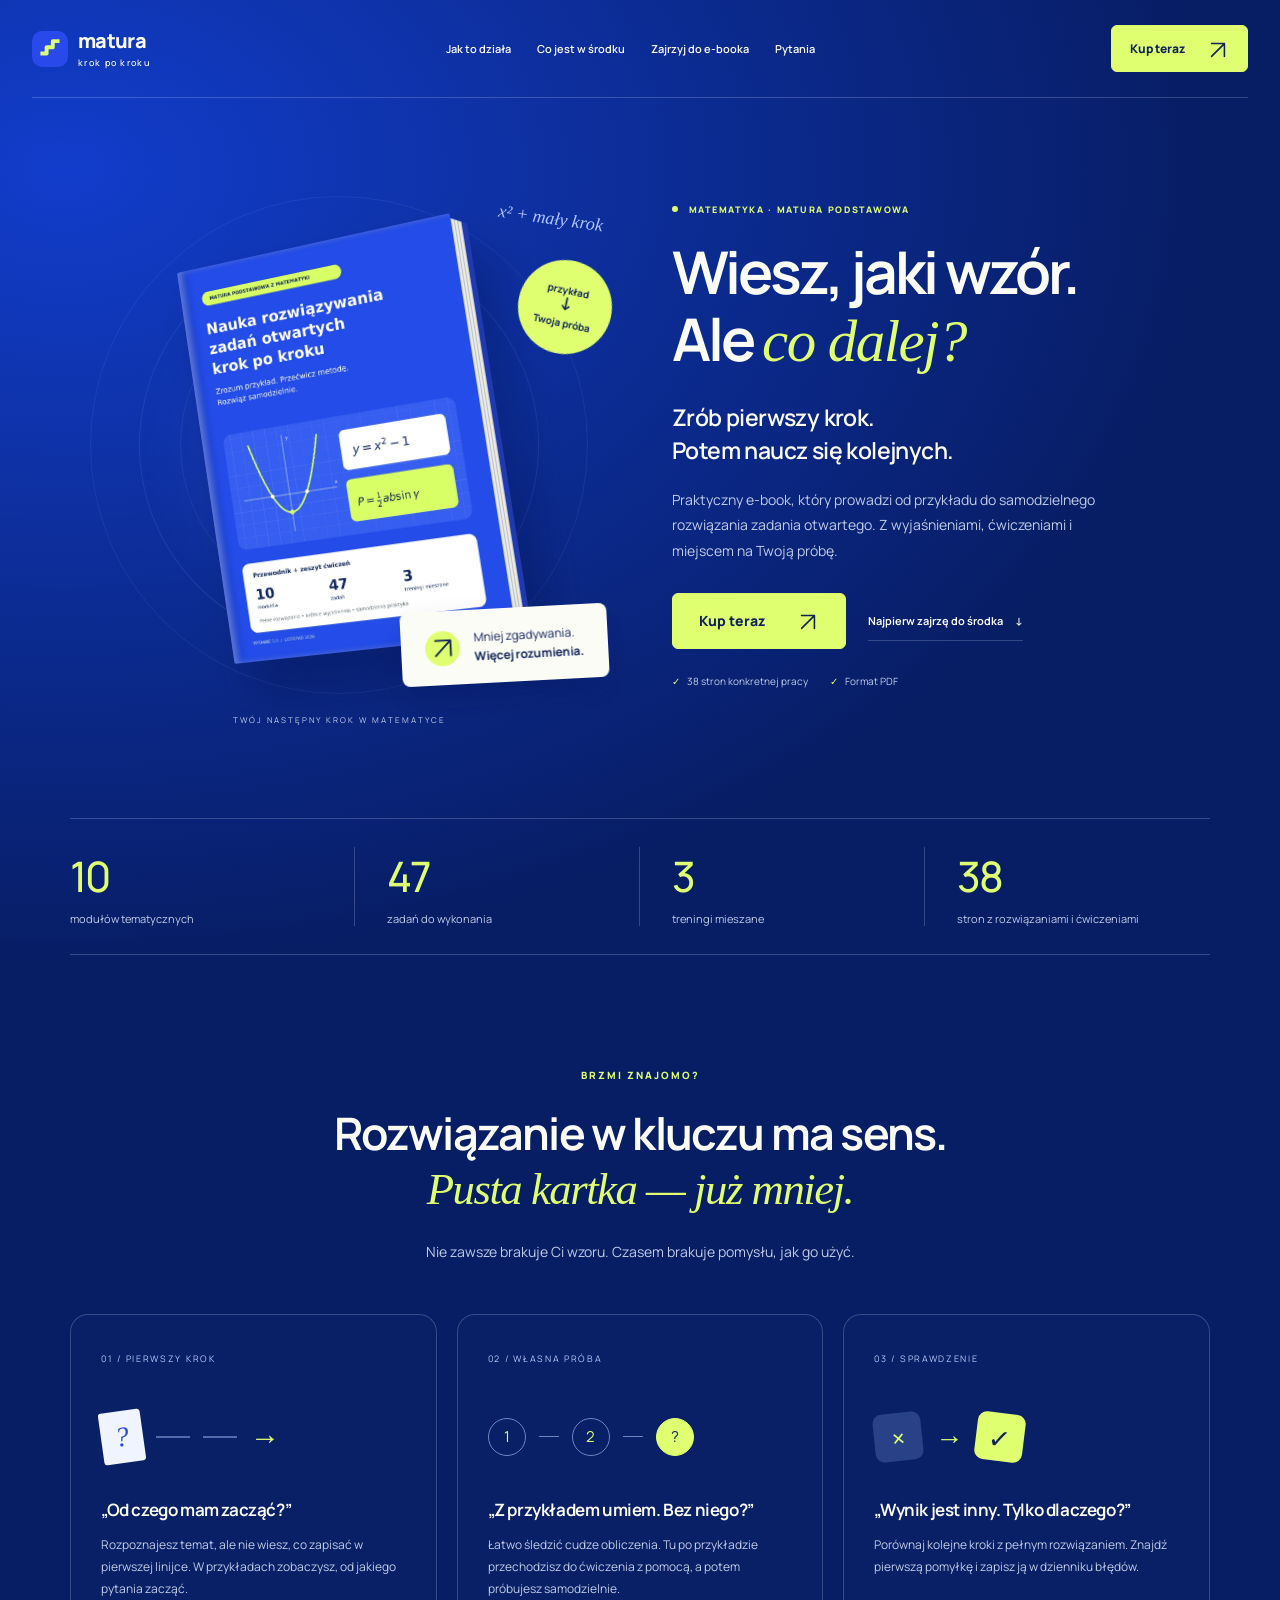
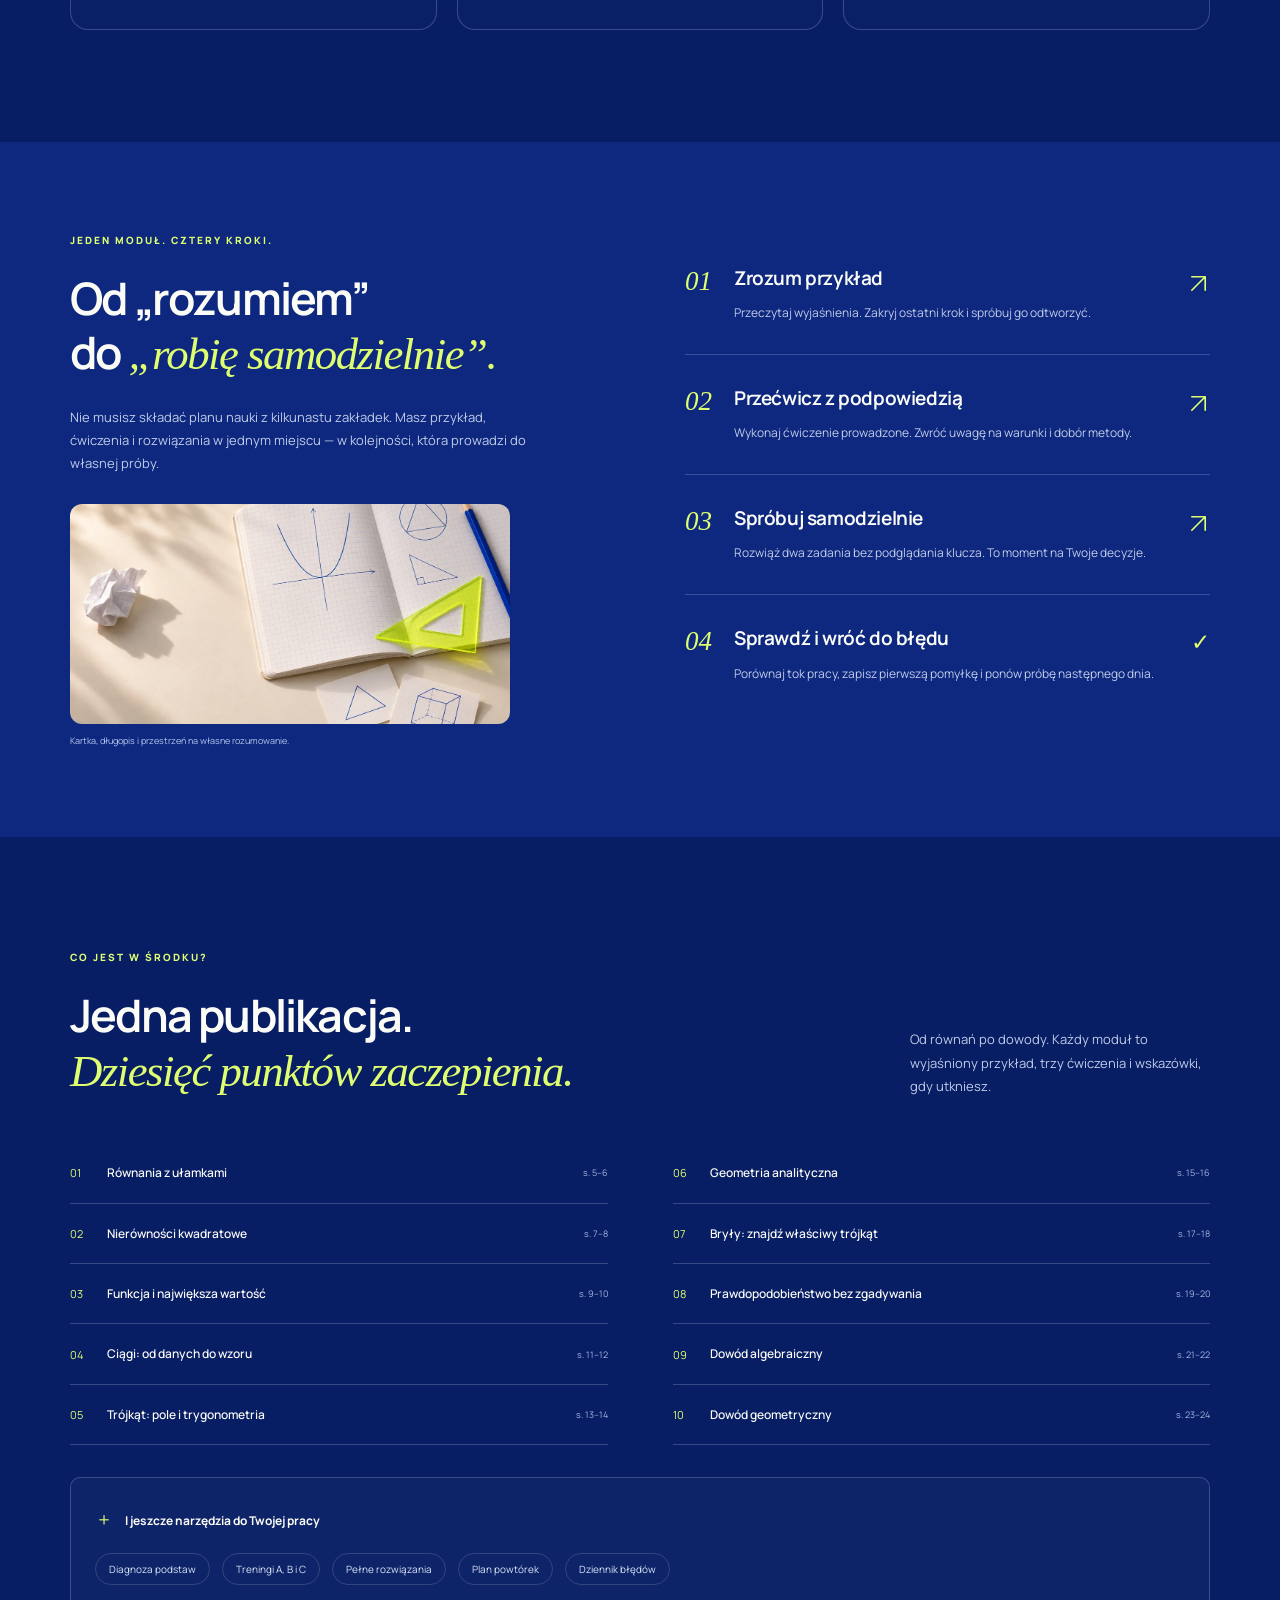
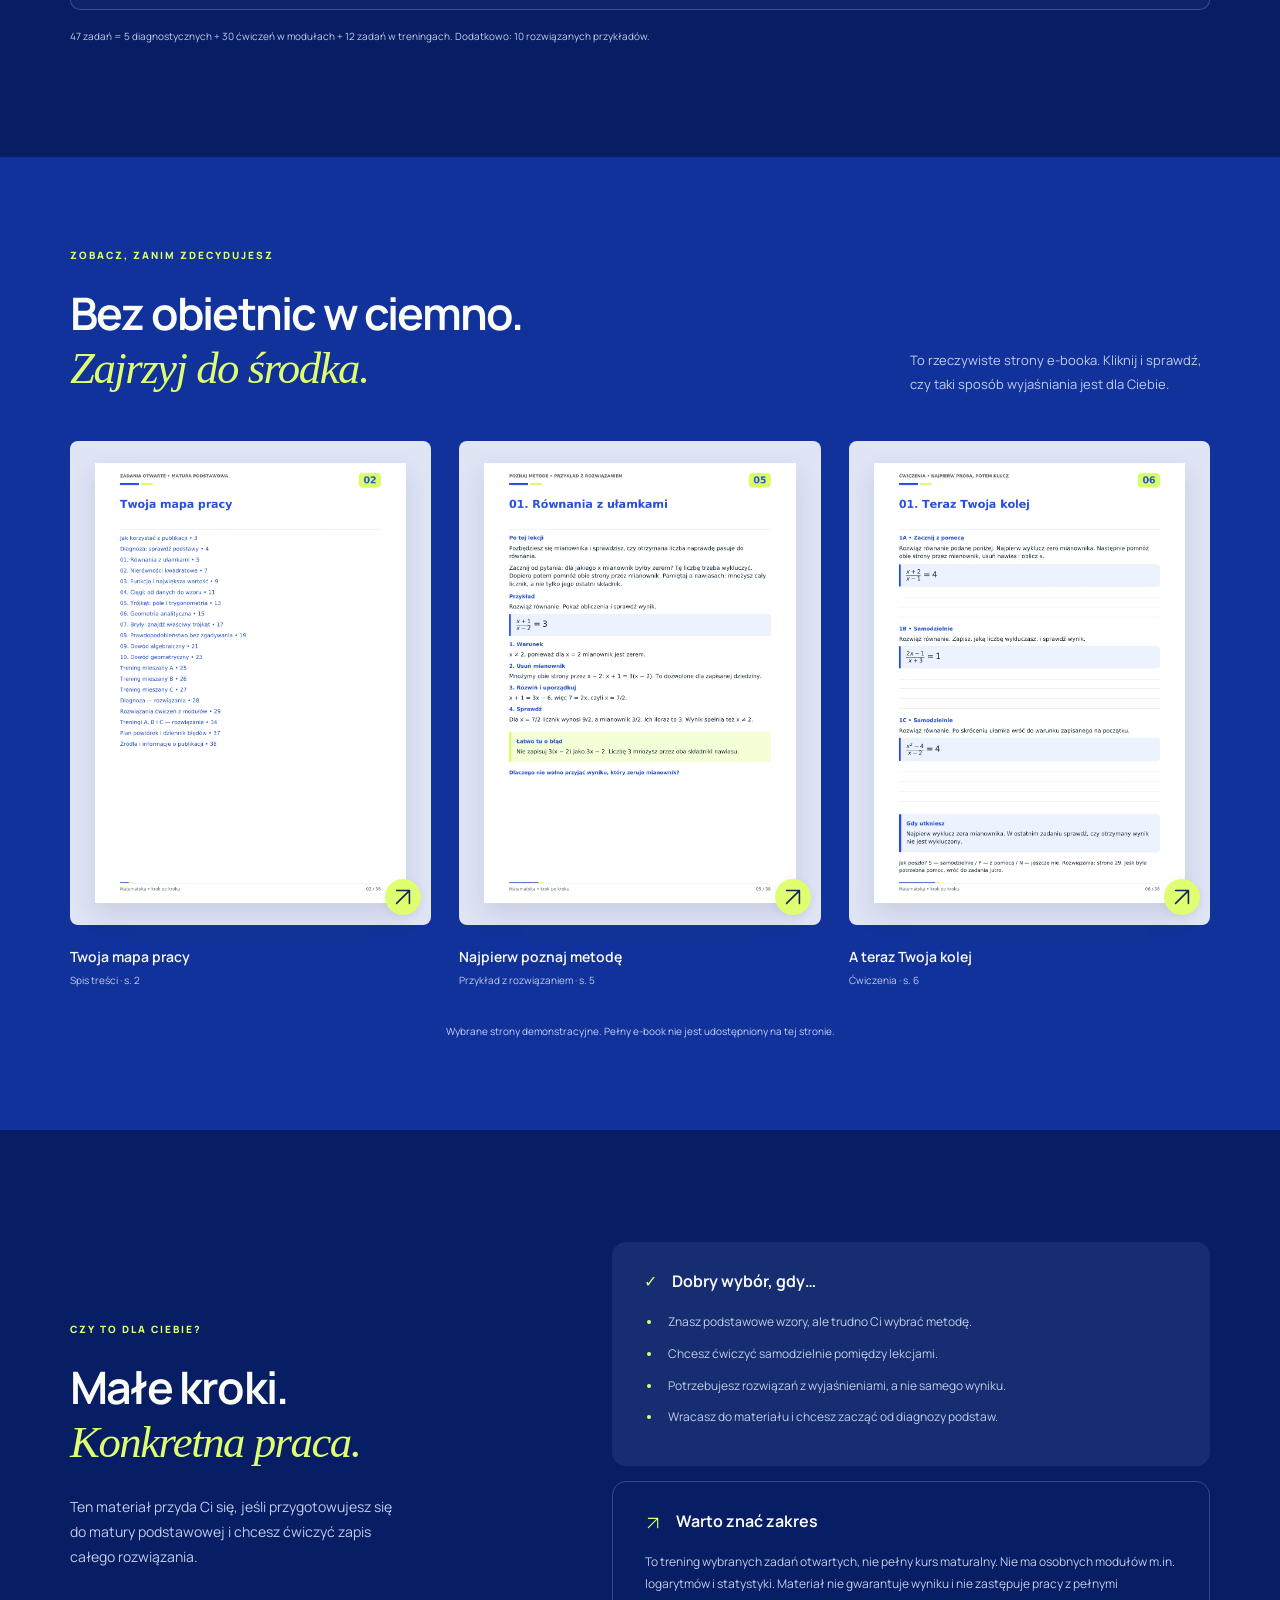
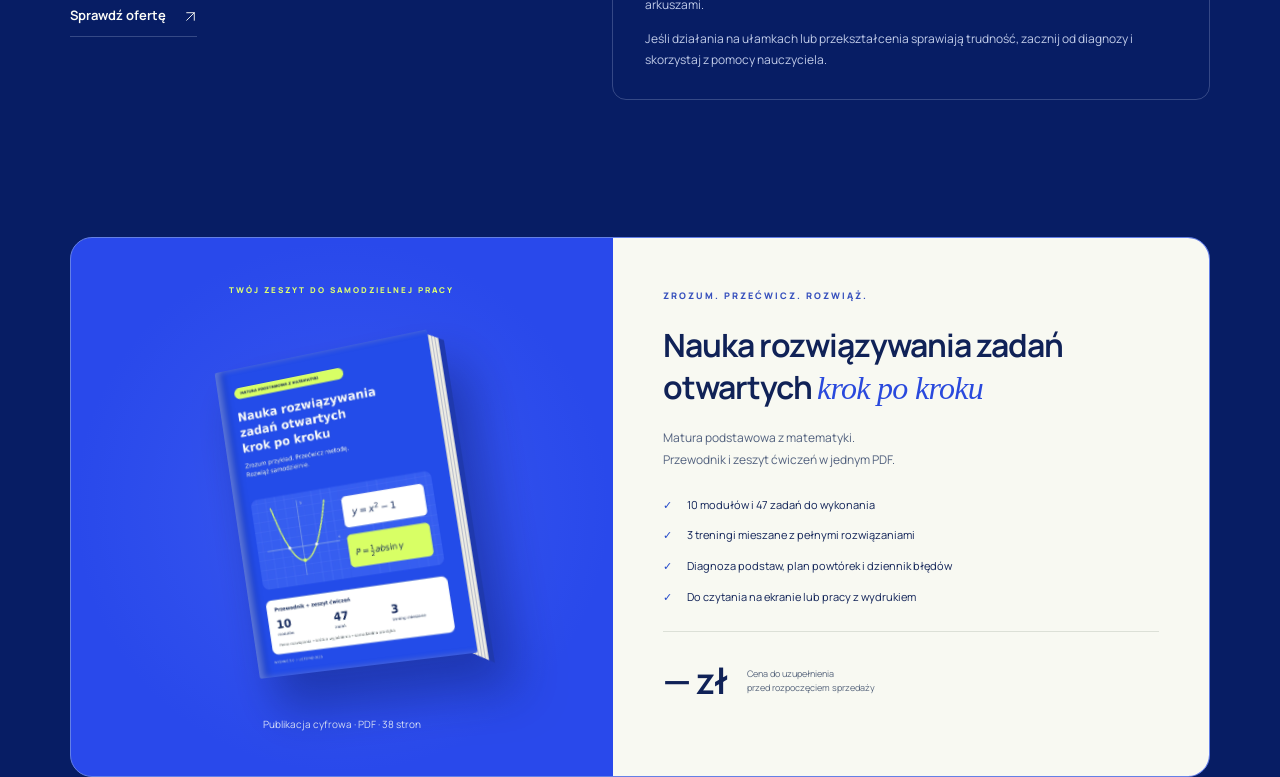
==== commit b5149037: "Update index.html" ====
--- a/site/index.html
+++ b/site/index.html
@@ -89,7 +89,7 @@
 
     <section class="offer-section wrap" id="oferta"><div class="offer-card reveal">
       <div class="offer-visual"><p class="eyebrow">TWÓJ ZESZYT DO SAMODZIELNEJ PRACY</p><div class="book book-small"><img src="assets/cover.webp" alt="Okładka e-booka" width="990" height="1400" loading="lazy"></div><span>Publikacja cyfrowa · PDF · 38 stron</span></div>
-      <div class="offer-copy"><p class="eyebrow">ZROZUM. PRZEĆWICZ. ROZWIĄŻ.</p><h2>Nauka rozwiązywania zadań otwartych <span class="serif">krok po kroku</span></h2><p>Matura podstawowa z matematyki.<br>Przewodnik i zeszyt ćwiczeń w jednym PDF.</p><ul class="offer-list"><li>10 modułów i 47 zadań do wykonania</li><li>3 treningi mieszane z pełnymi rozwiązaniami</li><li>Diagnoza podstaw, plan powtórek i dziennik błędów</li><li>Do czytania na ekranie lub pracy z wydrukiem</li></ul><div class="price-line"><strong id="price">— zł</strong><span id="price-note">Cena do uzupełnienia<br>przed rozpoczęciem sprzedaży</span></div><button class="button buy-button" data-buy>Kup teraz <span aria-hidden="true"><svg class="arrow-icon" viewBox="0 0 24 24" fill="none" aria-hidden="true"><path d="M5 19 19 5M5 5h14v14" stroke="currentColor" stroke-width="1.7" stroke-linecap="round" stroke-linejoin="round"/></svg></span></button><p class="purchase-note" id="purchase-note">Wersja demonstracyjna. Ten przycisk nie pobiera płatności.</p><p class="delivery" id="delivery">Sposób otrzymania produktu po zakupie zostanie podany po uruchomieniu sprzedaży.</p></div>
+      <div class="offer-copy"><p class="eyebrow">ZROZUM. PRZEĆWICZ. ROZWIĄŻ.</p><h2>Nauka rozwiązywania zadań otwartych <span class="serif">krok po kroku</span></h2><p>Matura podstawowa z matematyki.<br>Przewodnik i zeszyt ćwiczeń w jednym PDF.</p><ul class="offer-list"><li>10 modułów i 47 zadań do wykonania</li><li>3 treningi mieszane z pełnymi rozwiązaniami</li><li>Diagnoza podstaw, plan powtórek i dziennik błędów</li><li>Do czytania na ekranie lub pracy z wydrukiem</li></ul><div class="price-line"><strong id="price">— zł</strong><span id="price-note">Cena do uzupełnienia<br>przed rozpoczęciem sprzedaży</span></div><a class="button buy-button" herf='https://www.naffy.io/jerry-kvq9v/matura-z-matematyki-019">Kup teraz <span aria-hidden="true"><svg class="arrow-icon" viewBox="0 0 24 24" fill="none" aria-hidden="true"><path d="M5 19 19 5M5 5h14v14" stroke="currentColor" stroke-width="1.7" stroke-linecap="round" stroke-linejoin="round"/></svg></span></button><p class="purchase-note" id="purchase-note">Wersja demonstracyjna. Ten przycisk nie pobiera płatności.</p><p class="delivery" id="delivery">Sposób otrzymania produktu po zakupie zostanie podany po uruchomieniu sprzedaży.</p></div>
     </div></section>
 
     <section class="section wrap faq-section" id="pytania"><div class="reveal"><p class="eyebrow">JESZCZE JEDNO PYTANIE?</p><h2>Wszystko <span class="serif">jasne.</span></h2><p>Zanim zrobisz pierwszy krok, poznaj szczegóły.</p></div><div class="faq-list reveal">
